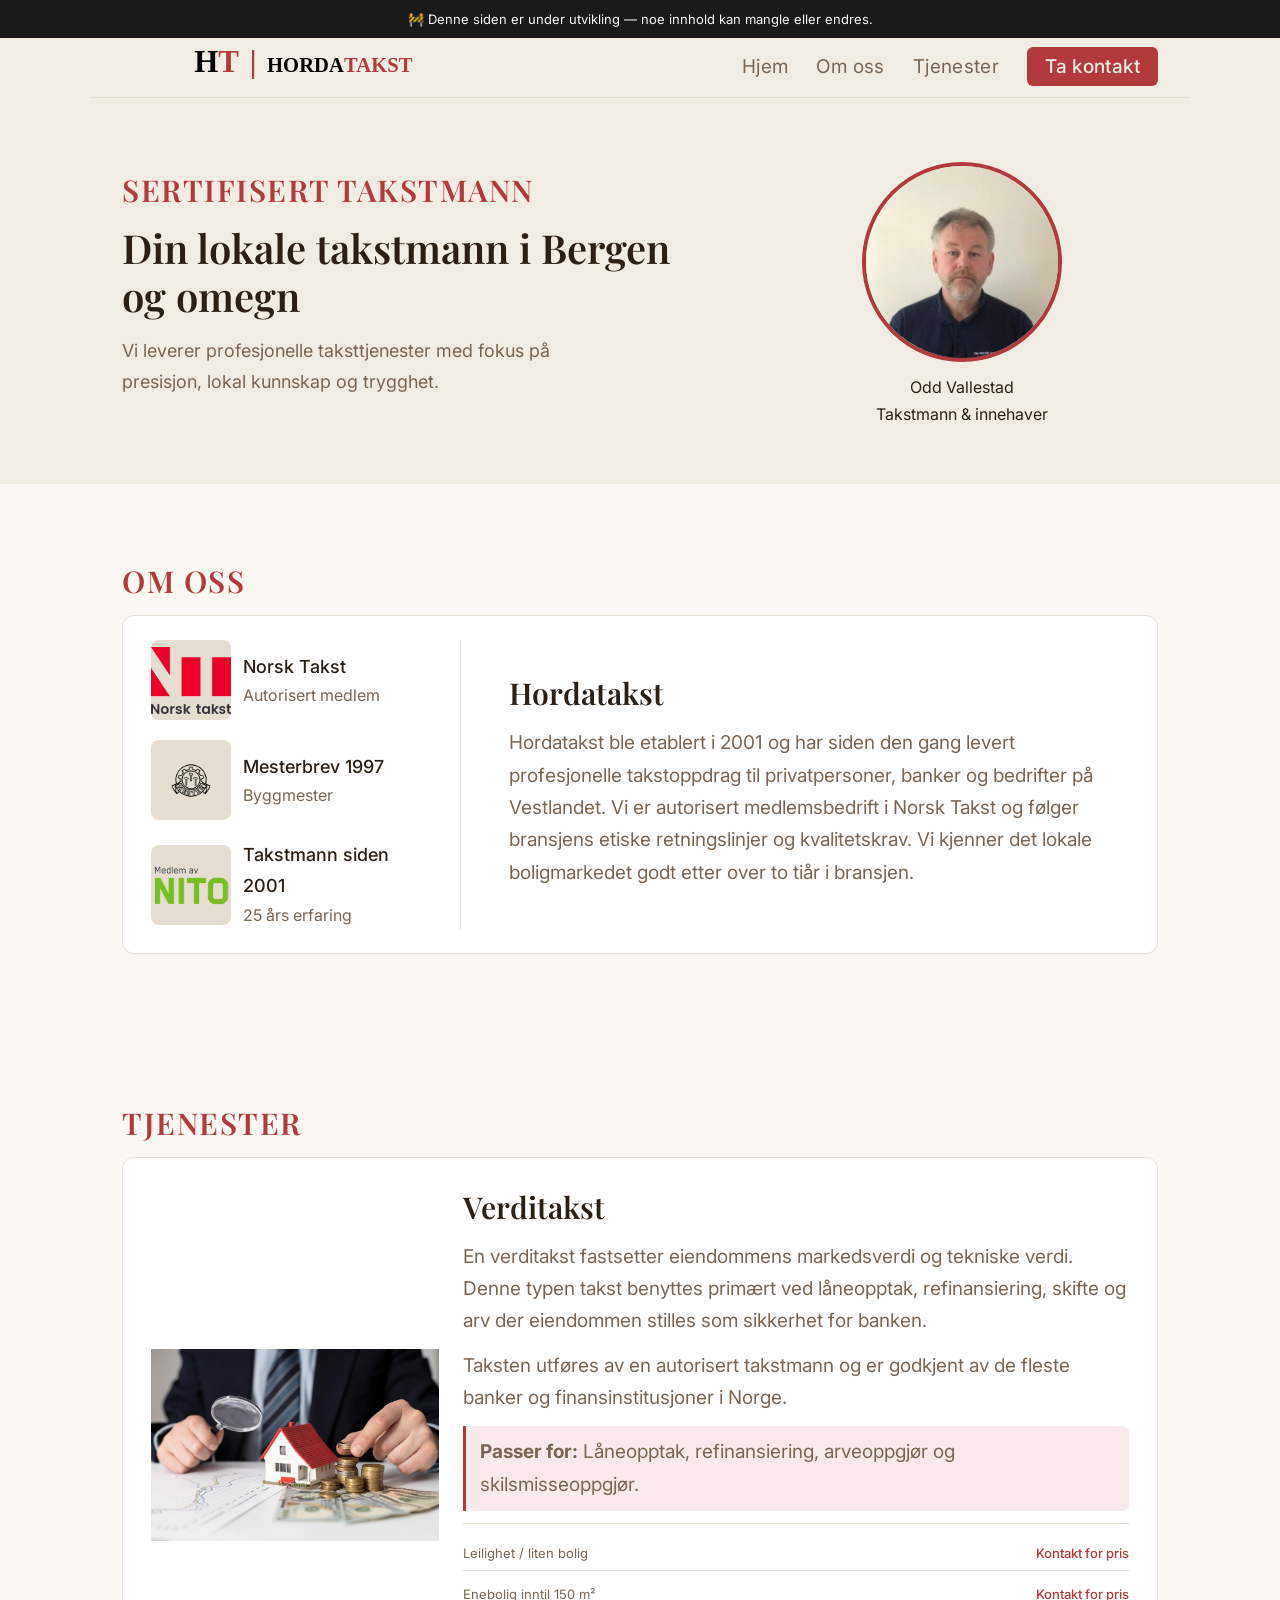
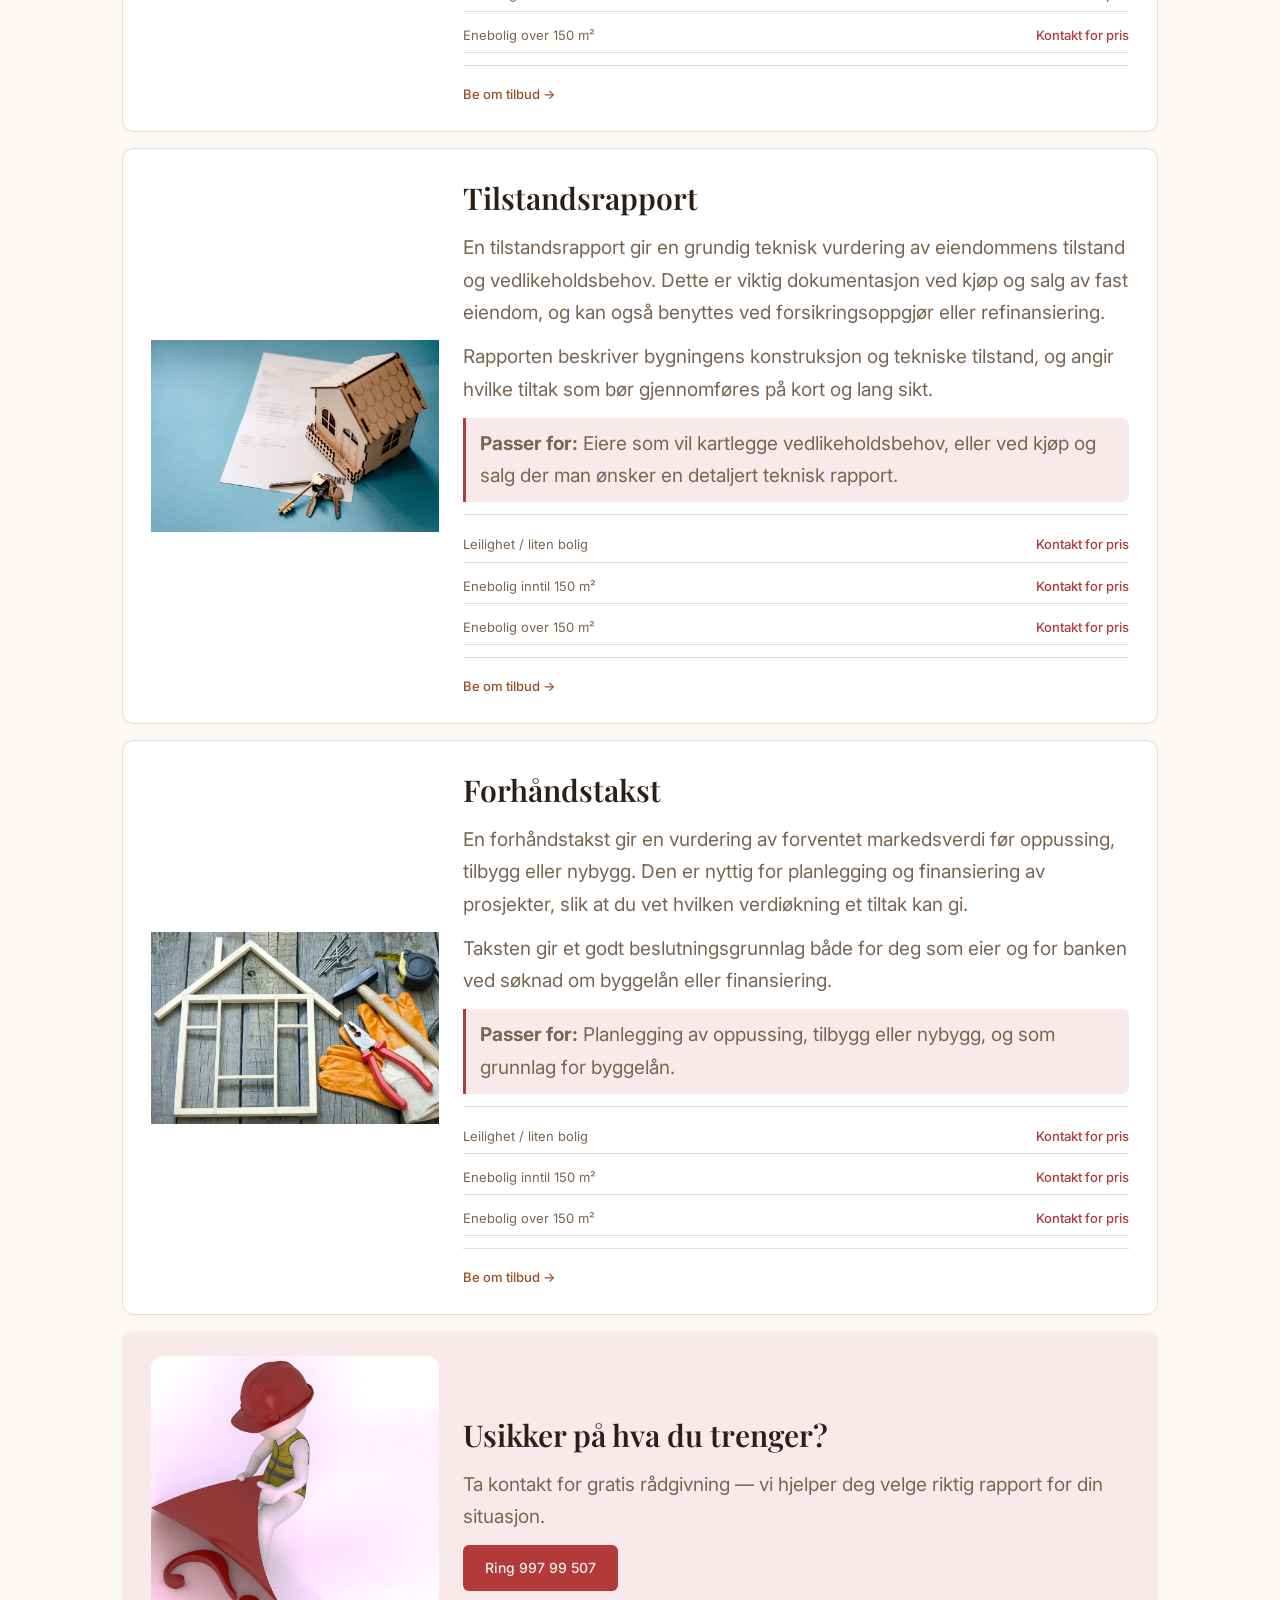
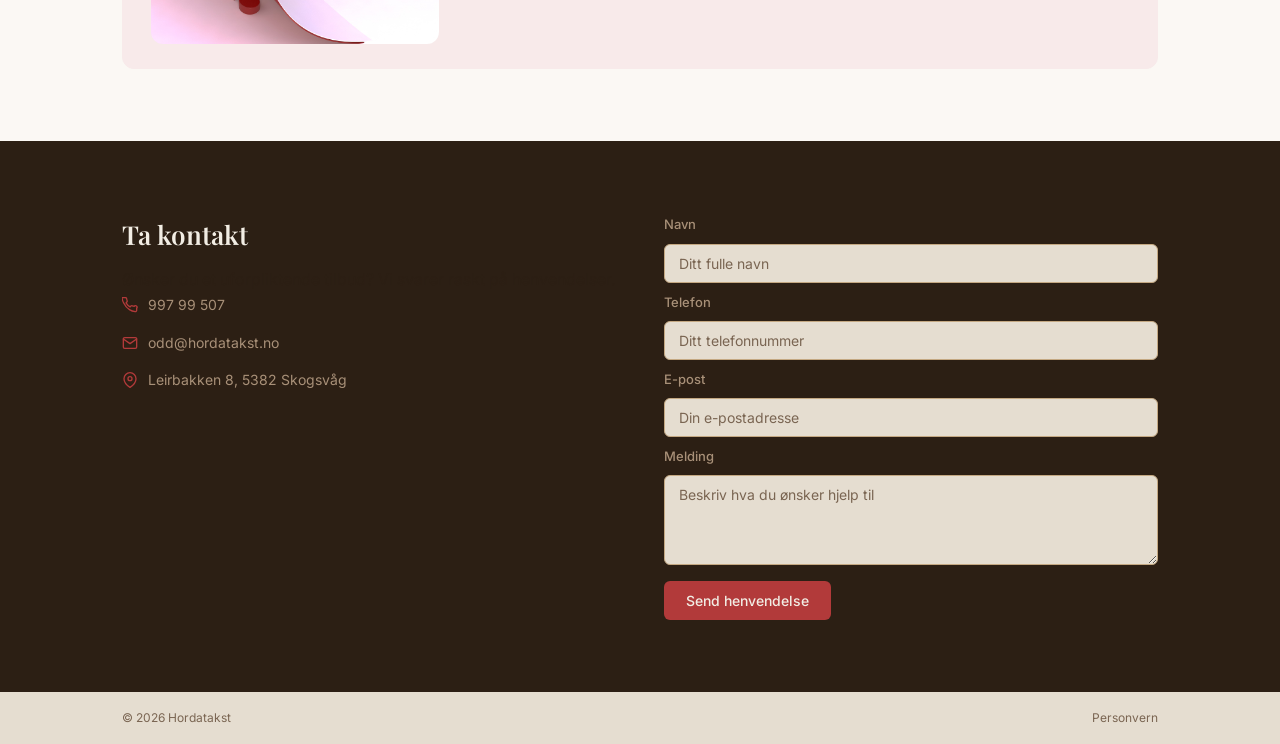
==== index.html @ 65b20f29 "første versjon av hordatakst" ====
<!DOCTYPE html>
<html lang="nb">
<head>
  <meta charset="UTF-8" />
  <meta name="viewport" content="width=device-width, initial-scale=1.0" />
  <meta name="description" content="Hordatakst – Odd Vallestad AS. Autorisert takstmann i Bergen, Øygarden og omliggende kommuner. Verditakst, tilstandsrapport og forhåndstakst." />
  <title>Hordatakst – Din lokale takstmann i Bergen og omegn</title>
  <link rel="preconnect" href="https://fonts.googleapis.com" />
  <link rel="preconnect" href="https://fonts.gstatic.com" crossorigin />
  <link href="https://fonts.googleapis.com/css2?family=Playfair+Display:wght@400;600&family=Inter:wght@300;400;500&display=swap" rel="stylesheet" />
  <link rel="stylesheet" href="css/theme.css" />
  <link rel="stylesheet" href="css/style.css" />
</head>
<body>
<div class="dev-banner">
  🚧 Denne siden er under utvikling — noe innhold kan mangle eller endres.
</div>
  <!-- NAVIGASJON -->
  <header class="site-header">
    <nav class="nav container">
    <a href="index.html" class="nav-logo">
      <svg width="350" height="60" viewBox="0 0 520 140" xmlns="http://www.w3.org/2000/svg" aria-label="Hordatakst">
        <text x="20" y="90"
              font-family="Georgia, 'Times New Roman', serif"
              font-size="72"
              font-weight="700">
          <tspan fill="#000000">H</tspan><tspan fill="#B23A3A">T</tspan>
        </text>
        <text x="150" y="90"
              font-family="Georgia, 'Times New Roman', serif"
              font-size="72"
              font-weight="700"
              fill="#B23A3A">
          |
        </text>
        <text x="190" y="90"
              font-family="Georgia, 'Times New Roman', serif"
              font-size="48"
              font-weight="700">
          <tspan fill="#000000">HORDA</tspan><tspan fill="#B23A3A">TAKST</tspan>
        </text>
      </svg>
    </a>
      <button class="nav-toggle" aria-label="Åpne meny" aria-expanded="false" aria-controls="nav-menu">
        <span></span><span></span><span></span>
      </button>
      <ul class="nav-links" id="nav-menu">
        <li><a href="index.html">Hjem</a></li>
        <li><a href="#om-oss">Om oss</a></li>
        <li><a href="#tjenester">Tjenester</a></li>
        <li><a href="#kontakt" class="nav-cta">Ta kontakt</a></li>
      </ul>
    </nav>
  </header>

  <main>

    <!-- HERO -->
    <section class="hero">
      <div class="container hero-inner">
        <div class="hero-text">
          <p class="eyebrow">SERTIFISERT TAKSTMANN</p>
          <h1>Din lokale takstmann i Bergen og omegn</h1>
          <p class="hero-body">
            Vi leverer profesjonelle taksttjenester med fokus på presisjon, lokal kunnskap og trygghet.
          </p>
        </div>

        <!-- Portrett høyre side -->
        <div class="hero-portrait">
          <img src="img/odd.jpg" alt="Portrettbilde av Odd Vallestad" class="hero-portrait-img"/>
          <p class="hero-portrait-name">Odd Vallestad</p>
          <p class="hero-portrait-title">Takstmann &amp; innehaver</p>
        </div>

      </div>
    </section>


<!-- OM OSS -->
    <section class="about-snippet section" id="om-oss">
      <div class="container">
        <p class="eyebrow">Om oss</p>
        <article class="service-row about-credentials-row">
                  <div class="about-credentials">
                    <div class="credential-item">
                      <div class="credential-icon credential-icon--logo">
                        <img src="img/norsk-takst.png" alt="Norsk Takst logo"/>
                      </div>
                      <div>
                        <p class="credential-label">Norsk Takst</p>
                        <p class="credential-sub">Autorisert medlem</p>
                      </div>
                    </div>
                    <div class="credential-item">
                      <div class="credential-icon credential-icon--logo">
                        <img src="img/mesterbrev.png" alt="Mesterbrev logo"/>
                      </div>
                      <div>
                        <p class="credential-label">Mesterbrev 1997</p>
                        <p class="credential-sub">Byggmester</p>
                      </div>
                    </div>
                    <div class="credential-item">
                      <div class="credential-icon credential-icon--logo">
                        <img src="img/nito.png" alt="NITO logo"/>
                      </div>
                      <div>
                        <p class="credential-label">Takstmann siden 2001</p>
                        <p class="credential-sub">25 års erfaring</p>
                      </div>
                    </div>
                  </div>
                  <div class="service-row-text">
                    <h3>Hordatakst</h3>
                    <p>Hordatakst ble etablert i 2001 og har siden den gang levert profesjonelle takstoppdrag til privatpersoner, banker og bedrifter på Vestlandet. Vi er autorisert medlemsbedrift i Norsk Takst og følger bransjens etiske retningslinjer og kvalitetskrav. Vi kjenner det lokale boligmarkedet godt etter over to tiår i bransjen.</p>
                  </div>
                </article>
      </div>
    </section>

    <!-- TJENESTER -->
    <section class="services section" id="tjenester">
      <div class="container">
        <p class="eyebrow">Tjenester</p>
        <div class="services-list">

          <article class="service-row">
            <div class="service-row-icon service-row-icon--img" aria-hidden="true">
              <img src="img/Verditakst.jpg" alt=""/>
            </div>
            <div class="service-row-text">
              <h3>Verditakst</h3>
              <p>En verditakst fastsetter eiendommens markedsverdi og tekniske verdi. Denne typen takst benyttes primært ved låneopptak, refinansiering, skifte og arv der eiendommen stilles som sikkerhet for banken.</p>
              <p>Taksten utføres av en autorisert takstmann og er godkjent av de fleste banker og finansinstitusjoner i Norge.</p>
              <p class="service-passer"><strong>Passer for:</strong> Låneopptak, refinansiering, arveoppgjør og skilsmisseoppgjør.</p>
              <div class="service-priser">
              <div class="pris-rad">
                <span>Leilighet / liten bolig</span>
                <span class="pris-verdi">Kontakt for pris</span>
              </div>
              <div class="pris-rad">
                <span>Enebolig inntil 150 m²</span>
                <span class="pris-verdi">Kontakt for pris</span>
              </div>
              <div class="pris-rad">
                <span>Enebolig over 150 m²</span>
                <span class="pris-verdi">Kontakt for pris</span>
              </div>
            </div>
              <a href="#kontakt" class="service-link">Be om tilbud →</a>
            </div>
          </article>

          <article class="service-row">
            <div class="service-row-icon service-row-icon--img" aria-hidden="true">
              <img src="img/Tilstandsrapport.jpg" alt=""/>
            </div>
            <div class="service-row-text">
              <h3>Tilstandsrapport</h3>
              <p>En tilstandsrapport gir en grundig teknisk vurdering av eiendommens tilstand og vedlikeholdsbehov. Dette er viktig dokumentasjon ved kjøp og salg av fast eiendom, og kan også benyttes ved forsikringsoppgjør eller refinansiering.</p>
              <p>Rapporten beskriver bygningens konstruksjon og tekniske tilstand, og angir hvilke tiltak som bør gjennomføres på kort og lang sikt.</p>
              <p class="service-passer"><strong>Passer for:</strong> Eiere som vil kartlegge vedlikeholdsbehov, eller ved kjøp og salg der man ønsker en detaljert teknisk rapport.</p>
              <div class="service-priser">
                <div class="pris-rad">
                  <span>Leilighet / liten bolig</span>
                  <span class="pris-verdi">Kontakt for pris</span>
                </div>
                <div class="pris-rad">
                  <span>Enebolig inntil 150 m²</span>
                  <span class="pris-verdi">Kontakt for pris</span>
                </div>
                <div class="pris-rad">
                  <span>Enebolig over 150 m²</span>
                  <span class="pris-verdi">Kontakt for pris</span>
                </div>
              </div>
              <a href="#kontakt" class="service-link">Be om tilbud →</a>
            </div>
          </article>

          <article class="service-row">
            <div class="service-row-icon service-row-icon--img" aria-hidden="true">
              <img src="img/Forhåndstakst.jpg" alt=""/>
            </div>
            <div class="service-row-text">
              <h3>Forhåndstakst</h3>
              <p>En forhåndstakst gir en vurdering av forventet markedsverdi før oppussing, tilbygg eller nybygg. Den er nyttig for planlegging og finansiering av prosjekter, slik at du vet hvilken verdiøkning et tiltak kan gi.</p>
              <p>Taksten gir et godt beslutningsgrunnlag både for deg som eier og for banken ved søknad om byggelån eller finansiering.</p>
              <p class="service-passer"><strong>Passer for:</strong> Planlegging av oppussing, tilbygg eller nybygg, og som grunnlag for byggelån.</p>
              <div class="service-priser">
                <div class="pris-rad">
                  <span>Leilighet / liten bolig</span>
                  <span class="pris-verdi">Kontakt for pris</span>
                </div>
                <div class="pris-rad">
                  <span>Enebolig inntil 150 m²</span>
                  <span class="pris-verdi">Kontakt for pris</span>
                </div>
                <div class="pris-rad">
                  <span>Enebolig over 150 m²</span>
                  <span class="pris-verdi">Kontakt for pris</span>
                </div>
              </div>
              <a href="#kontakt" class="service-link">Be om tilbud →</a>
            </div>
          </article>

          <article class="service-row service-row--cta">
            <div class="service-row-icon service-row-icon--img" aria-hidden="true">
              <img src="img/spørsmål.jpg" alt=""/>
            </div>
            <div class="service-row-text">
              <h3>Usikker på hva du trenger?</h3>
              <p>Ta kontakt for gratis rådgivning — vi hjelper deg velge riktig rapport for din situasjon.</p>
              <a href="tel:99799507" class="btn btn-primary">Ring 997 99 507</a>
            </div>
          </article>

      </div>
    </section>

    <!-- KONTAKT -->
    <section class="contact section" id="kontakt">
      <div class="container contact-inner">
        <div class="contact-text">
          <h2>Ta kontakt</h2>
          <p>Ønsker du et uforpliktende tilbud? Vi svarer raskt på henvendelser.</p>
          <ul class="contact-list" aria-label="Kontaktinformasjon">
            <li>
              <svg width="16" height="16" viewBox="0 0 24 24" fill="none" stroke="currentColor" stroke-width="2" stroke-linecap="round" stroke-linejoin="round" aria-hidden="true"><path d="M22 16.92v3a2 2 0 01-2.18 2 19.79 19.79 0 01-8.63-3.07A19.5 19.5 0 013.07 9.8a19.79 19.79 0 01-3.07-8.67A2 2 0 012 .9h3a2 2 0 012 1.72c.127.96.361 1.903.7 2.81a2 2 0 01-.45 2.11L6.09 8.91a16 16 0 006 6l1.27-1.27a2 2 0 012.11-.45c.907.339 1.85.573 2.81.7A2 2 0 0122 16.92z"/></svg>
              <a href="tel:99799507">997 99 507</a>
            </li>
            <li>
              <svg width="16" height="16" viewBox="0 0 24 24" fill="none" stroke="currentColor" stroke-width="2" stroke-linecap="round" stroke-linejoin="round" aria-hidden="true"><path d="M4 4h16c1.1 0 2 .9 2 2v12c0 1.1-.9 2-2 2H4c-1.1 0-2-.9-2-2V6c0-1.1.9-2 2-2z"/><polyline points="22,6 12,13 2,6"/></svg>
              <a href="mailto:odd@hordatakst.no">odd@hordatakst.no</a>
            </li>
            <li>
              <svg width="16" height="16" viewBox="0 0 24 24" fill="none" stroke="currentColor" stroke-width="2" stroke-linecap="round" stroke-linejoin="round" aria-hidden="true"><path d="M21 10c0 7-9 13-9 13S3 17 3 10a9 9 0 0118 0z"/><circle cx="12" cy="10" r="3"/></svg>
              <a href="tel:99799507">Leirbakken 8, 5382 Skogsvåg</a> 
            </li>
          </ul>
        </div>

        <!-- Kontaktskjema -->
        <div class="contact-form-wrap">
          <label for="navn">Navn</label>
          <input type="text" id="navn" name="navn" placeholder="Ditt fulle navn" autocomplete="name"/>

          <label for="telefon">Telefon</label>
          <input type="tel" id="telefon" name="telefon" placeholder="Ditt telefonnummer" autocomplete="tel"/>

          <label for="epost">E-post</label>
          <input type="email" id="epost" name="epost" placeholder="Din e-postadresse" autocomplete="email"/>

          <label for="melding">Melding</label>
          <textarea id="melding" name="melding" rows="4" placeholder="Beskriv hva du ønsker hjelp til"></textarea>

          <button type="button" class="btn btn-primary">Send henvendelse</button>
        </div>

      </div>
    </section>

  </main>

  <footer class="site-footer">
    <div class="container footer-inner">
      <span>© 2026 Hordatakst</span>
      <a href="pages/personvern.html">Personvern</a>
    </div>
  </footer>

  <script src="js/main.js"></script>

</body>
</html>
---- css/theme.css ----
/* ============================================================
   theme.css — Fargetema for Hordatakst
   Aktivt tema: Tema 2 — Varm stein
   Bytt ut verdiene her for å endre hele sidens utseende.
   ============================================================ */

:root {
  /* --- Primærfarger --- */
  --color-primary:        #F2EDE4;   /* Lys varm bakgrunn / hero */
  --color-primary-deep:   #E5DDD0;   /* Footer */
  --color-primary-mid:    #E5DDD0;   /* Ikoner i hero */

  --color-accent:         #B23A3A;
  --color-accent-light:   #F8EAEA;
  --color-accent-text:    #7E2626;
  --color-detail:         #B23A3A;

  /* --- Bakgrunn og flater --- */
  --color-bg:             #FBF8F4;   /* Sidebunn */
  --color-bg-card:        #FFFFFF;   /* Kort */
  --color-bg-about:       #FFFFFF;   /* Om meg-seksjon */
  --color-bg-contact:     #2C1F14;   /* Kontaktseksjon */
  --color-bg-coverage:    #3D2B1A;   /* Dekningskort i kontakt */
  --color-bg-coverage-tag:#2C1F14;   /* Tags i dekningskort */

  /* --- Tekst --- */
  --color-text-on-dark:   #F2EDE4;   /* Tekst på mørk bakgrunn */
  --color-text-muted-dark:#A89078;   /* Dempet tekst på mørk bakgrunn */
  --color-text-faint-dark:#7A6552;   /* Svært dempet på mørk */
  --color-text-on-light:  #2C1F14;   /* Tekst på lys bakgrunn */
  --color-text-muted:     #7A6552;   /* Dempet tekst på lys */
  --color-text-faint:     #9E8B76;   /* Svært dempet på lys */
  --color-text-link:      #9B4E1F;   /* Lenkefarger */
  --color-text-coverage:  #A89078;   /* Tags i dekningskort */

  /* --- Kanter --- */
  --color-border:         #E5DDD0;   /* Generelle kanter */
  --color-border-coverage:#4D3525;   /* Kanter i dekningskort */
  --color-border-dark:    #C4A882;   /* Kanter på mørk (hero) bakgrunn */

  /* --- Nav --- */
  --color-nav-bg:         #F2EDE4;
  --color-nav-link:       #7A6552;
  --color-nav-link-hover: #2C1F14;

  /* --- Coverage-bar (geografisk stripe) --- */
  --color-coverage-bar-bg:    #EDE6DA;
  --color-coverage-bar-border:#DDD9D0;
  --color-coverage-icon:      #9B4E1F;
  --color-coverage-text:      #7A6552;
  --color-coverage-dot:       #9B4E1F;

  /* --- Typografi --- */
  --font-display:         'Playfair Display', Georgia, serif;
  --font-body:            'Inter', system-ui, sans-serif;

  /* --- Størrelser --- */
  --radius-sm:    6px;
  --radius-md:    8px;
  --radius-lg:    12px;
  --max-width:    1100px;
  --section-gap:  72px;
}
---- css/style.css ----
/* ============================================================
   style.css — Layout og komponenter for Hordatakst
   Alle farger hentes fra css/theme.css via CSS-variabler.
   ============================================================ */

/* --- Reset og base --- */
*, *::before, *::after {
  box-sizing: border-box;
  margin: 0;
  padding: 0;
}

html {
  scroll-behavior: smooth;
}

body {
  font-family: var(--font-body);
  background-color: var(--color-bg);
  color: var(--color-text-on-light);
  font-size: 16px;
  line-height: 1.7;
  -webkit-font-smoothing: antialiased;
}

.dev-banner {
  background-color: #1A1A1A;
  color: #F8F8F8;
  text-align: center;
  font-size: 13px;
  padding: 8px 16px;
  font-family: var(--font-body);
}

img {
  max-width: 100%;
  display: block;
}

a {
  color: inherit;
  text-decoration: none;
}

ul {
  list-style: none;
}

/* --- Hjelpeklasser --- */
.container {
  max-width: var(--max-width);
  margin-inline: auto;
  padding-inline: 32px;
}

.section {
  padding-block: var(--section-gap);
}

.eyebrow {
  font-size: 30px;
  letter-spacing: 0.05em;
  text-transform: uppercase;
  font-weight: 600;
  font-family: var(--font-display);
  color: var(--color-accent);
  margin-bottom: 8px;
}

/* --- Knapper --- */
.btn {
  display: inline-block;
  font-family: var(--font-body);
  font-size: 14px;
  font-weight: 500;
  padding: 11px 22px;
  border-radius: var(--radius-sm);
  cursor: pointer;
  transition: opacity 0.15s ease;
  border: none;
}

.btn:hover {
  opacity: 0.88;
}

.btn-primary {
  background-color: var(--color-accent);
  color: var(--color-text-on-dark);
}

.btn-outline {
  background-color: transparent;
  color: var(--color-text-on-light);
  border: 1.5px solid var(--color-border);
}

.btn-secondary {
  background-color: var(--color-accent-light);
  color: var(--color-accent-text);
}

/* ============================================================
   NAVIGASJON
   ============================================================ */
.site-header {
  position: sticky;
  top: 0;
  z-index: 100;
  background-color: var(--color-nav-bg);
}

.nav {
  display: flex;
  align-items: center;
  justify-content: space-between;
  height: 60px;
  background-color: var(--color-nav-bg);
  border-bottom: 0.5px solid var(--color-border);
}

.nav-logo {
  font-family: var(--font-display);
  font-size: 20px;
  font-weight: 600;
  letter-spacing: 0.01em;
}

.nav-logo-img {
  height: 52px;
  width: auto;
}

.logo-dark {
  color: var(--color-text-on-light);
}

.logo-accent {
  color: var(--color-detail);
}

.nav-links {
  display: flex;
  align-items: center;
  gap: 28px;
}

.nav-links a {
  font-size: 19px;
  font-weight: 400;
  color: var(--color-nav-link);
  letter-spacing: 0.02em;
  transition: color 0.15s ease;
}

.nav-links a:hover {
  color: var(--color-nav-link-hover);
}

.nav-cta {
  background-color: var(--color-accent) !important;
  color: var(--color-text-on-dark) !important;
  font-weight: 500 !important;
  padding: 8px 18px;
  border-radius: var(--radius-sm);
}

/* Hamburgermeny (mobil) */
.nav-toggle {
  display: none;
  flex-direction: column;
  gap: 5px;
  background: none;
  border: none;
  cursor: pointer;
  padding: 4px;
}

.nav-toggle span {
  display: block;
  width: 22px;
  height: 2px;
  background-color: var(--color-text-on-light);
  border-radius: 2px;
  transition: transform 0.2s ease, opacity 0.2s ease;
}

/* ============================================================
   HERO
   ============================================================ */
.hero {
  background-color: var(--color-primary);
  padding-block: 64px 56px;
}

.hero-inner {
  display: grid;
  grid-template-columns: 3fr 2fr;
  gap: 56px;
  align-items: center;
}

.hero-portrait {
  display: flex;
  flex-direction: column;
  align-items: center;
  text-align: center;
}

.hero-portrait-img {
  width: 200px;
  height: 200px;
  border-radius: 50%;
  border: 4px solid var(--color-detail);
  object-fit: cover;
  object-position: center top;
  margin-bottom: 12px;
  display: block;
}

.hero-text h1 {
  font-family: var(--font-display);
  font-size: clamp(28px, 3.5vw, 40px);
  font-weight: 600;
  color: var(--color-text-on-light);
  line-height: 1.2;
  margin-bottom: 16px;
}

.hero-body {
  font-size: 18px;
  color: var(--color-text-muted);
  line-height: 1.7;
  margin-bottom: 28px;
  max-width: 480px;
}

.hero-btns {
  display: flex;
  gap: 12px;
  flex-wrap: wrap;
}

/* Credentials (høyre side av hero) */
.hero-credentials {
  display: flex;
  flex-direction: column;
  gap: 16px;
  padding-left: 36px;
  border-left: 1px solid var(--color-border);
}

.credential-item {
  display: flex;
  align-items: center;
  gap: 12px;
}

.credential-icon {
  width: 38px;
  height: 38px;
  border-radius: var(--radius-md);
  background-color: var(--color-primary-mid);
  color: var(--color-detail);
  display: flex;
  align-items: center;
  justify-content: center;
  flex-shrink: 0;
}

.credential-label {
  font-size: 18px;
  font-weight: 500;
  color: var(--color-text-on-light);
}

.credential-sub {
  font-size: 16px;
  color: var(--color-text-muted);
}

.about-credentials .credential-icon {
  width: 80px;
  height: 80px;
}

/* ============================================================
   COVERAGE-BAR (geografisk stripe)
   ============================================================ */
.coverage-bar {
  background-color: var(--color-coverage-bar-bg);
  border-bottom: 0.5px solid var(--color-coverage-bar-border);
  padding-block: 12px;
}

.coverage-inner {
  display: flex;
  align-items: center;
  justify-content: space-evenly;
  gap: 24px;
  flex-wrap: wrap;
}

.coverage-inner .credential-icon {
  width: 80px;
  height: 80px;
}

.coverage-inner .credential-label {
  font-size: 26px;
}

.coverage-inner .credential-sub {
  font-size: 22px;
}

.coverage-item {
  display: flex;
  align-items: center;
  gap: 6px;
  font-size: 13px;
  color: var(--color-coverage-text);
}

.coverage-item svg {
  color: var(--color-coverage-icon);
  flex-shrink: 0;
}

.coverage-dot {
  width: 3px;
  height: 3px;
  border-radius: 50%;
  background-color: var(--color-coverage-dot);
  flex-shrink: 0;
}

/* ============================================================
   TJENESTER (gammel grid — brukes på undersider)
   ============================================================ */
.services h2 {
  font-family: var(--font-display);
  font-size: clamp(22px, 2.5vw, 28px);
  font-weight: 600;
  color: var(--color-text-on-light);
  margin-bottom: 36px;
}

.services-grid {
  display: grid;
  grid-template-columns: repeat(3, 1fr);
  gap: 16px;
}

.service-card {
  background-color: var(--color-bg-card);
  border: 0.5px solid var(--color-border);
  border-radius: var(--radius-lg);
  padding: 24px 20px;
}

.service-icon {
  width: 36px;
  height: 36px;
  border-radius: var(--radius-md);
  background-color: var(--color-accent-light);
  color: var(--color-accent);
  display: flex;
  align-items: center;
  justify-content: center;
  margin-bottom: 16px;
}

.service-card h3 {
  font-size: 15px;
  font-weight: 500;
  color: var(--color-text-on-light);
  margin-bottom: 8px;
}

.service-card p {
  font-size: 13px;
  color: var(--color-text-faint);
  line-height: 1.65;
  margin-bottom: 14px;
}

.service-link {
  font-size: 13px;
  font-weight: 500;
  color: var(--color-text-link);
}

.service-card--cta {
  background-color: #F0ECE6;
  border-color: var(--color-border);
  display: flex;
  flex-direction: column;
  justify-content: center;
}

.service-card-cta-label {
  font-size: 15px !important;
  font-weight: 500 !important;
  color: var(--color-text-on-light) !important;
  margin-bottom: 6px !important;
}

/* ============================================================
   TJENESTER (nye brede rader — forsiden)
   ============================================================ */
.services-list {
  display: flex;
  flex-direction: column;
  gap: 16px;
}

.service-row {
  display: grid;
  grid-template-columns: 288px 1fr;
  gap: 24px;
  align-items: center;
  background-color: var(--color-bg-card);
  border: 0.5px solid var(--color-border);
  border-radius: var(--radius-lg);
  padding: 24px 28px;
  transition: border-color 0.15s ease;
}

.service-row:hover {
  border-color: var(--color-accent);
}

.service-row-icon {
  width: 48px;
  height: 48px;
  border-radius: var(--radius-lg);
  background-color: var(--color-accent-light);
  color: var(--color-accent);
  display: flex;
  align-items: center;
  justify-content: center;
  flex-shrink: 0;
}

.service-row-icon--img {
  background-color: transparent;
  width: 288px;
  height: 288px;
  overflow: hidden;
}

.service-row-icon--img img {
  width: 288px;
  height: 288px;
  object-fit: contain;
  display: block;
}

.service-row-text h3 {
  font-family: var(--font-display);
  font-size: 30px;
  font-weight: 600;
  color: var(--color-text-on-light);
  margin-bottom: 8px;
}

.service-row-text p {
  font-size: 19px;
  color: var(--color-text-muted);
  line-height: 1.7;
  margin-bottom: 12px;
}

.service-row--cta {
  background-color: var(--color-accent-light);
  border-color: var(--color-accent-light);
}

/* ============================================================
   TJENESTE-SIDE
   ============================================================ */
.tjeneste-item {
  display: grid;
  grid-template-columns: 80px 1fr;
  gap: 32px;
  align-items: start;
  padding-block: 48px;
}

.tjeneste-icon {
  width: 64px;
  height: 64px;
  border-radius: var(--radius-lg);
  background-color: var(--color-accent-light);
  color: var(--color-accent);
  display: flex;
  align-items: center;
  justify-content: center;
  flex-shrink: 0;
}

.tjeneste-icon--img {
  background-color: transparent;
  width: 156px;
  height: 156px;
  overflow: hidden;
}

.tjeneste-icon--img img {
  width: 156px;
  height: 156px;
  object-fit: contain;
  display: block;
}

.tjeneste-text h2 {
  font-family: var(--font-display);
  font-size: clamp(20px, 2.5vw, 26px);
  font-weight: 600;
  color: var(--color-text-on-light);
  margin-bottom: 16px;
}

.tjeneste-text p {
  font-size: 14px;
  color: var(--color-text-muted);
  line-height: 1.75;
  margin-bottom: 14px;
}

.tjeneste-passer {
  background-color: var(--color-accent-light);
  border-left: 3px solid var(--color-accent);
  padding: 12px 16px;
  border-radius: 0 var(--radius-sm) var(--radius-sm) 0;
  font-size: 13px !important;
  color: var(--color-accent-text) !important;
}

.service-passer {
  background-color: var(--color-accent-light);
  border-left: 3px solid var(--color-accent);
  padding: 10px 14px;
  border-radius: 0 var(--radius-sm) var(--radius-sm) 0;
  font-size: 14px;
  color: var(--color-accent-text);
  margin-bottom: 12px;
}

.service-priser {
  display: flex;
  flex-direction: column;
  border-top: 0.5px solid var(--color-border);
  border-bottom: 0.5px solid var(--color-border);
  padding-block: 12px;
  margin-bottom: 14px;
  gap: 6px;
}

.tjeneste-divider {
  border: none;
  border-top: 0.5px solid var(--color-border);
  margin: 0;
}

.tjeneste-cta {
  background-color: var(--color-bg-contact);
  padding-block: var(--section-gap);
  text-align: center;
}

.tjeneste-cta h2 {
  font-family: var(--font-display);
  font-size: clamp(22px, 3vw, 32px);
  font-weight: 600;
  color: var(--color-text-on-dark);
  margin-bottom: 12px;
}

.tjeneste-cta p {
  font-size: 15px;
  color: var(--color-text-muted-dark);
  margin-bottom: 28px;
}

.tjeneste-cta-btns {
  display: flex;
  gap: 12px;
  justify-content: center;
  flex-wrap: wrap;
}

.btn-outline-dark {
  background-color: transparent;
  color: var(--color-text-on-dark);
  border: 1.5px solid var(--color-border-dark);
  padding: 11px 22px;
  border-radius: var(--radius-sm);
  font-size: 14px;
  font-weight: 500;
}

/* ============================================================
   PAGE-HERO (undersider)
   ============================================================ */
.page-hero {
  background-color: var(--color-bg);
  padding-block: 56px 40px;
  border-bottom: 0.5px solid var(--color-border);
  text-align: center;
}

.page-hero h1 {
  font-family: var(--font-display);
  font-size: clamp(28px, 3.5vw, 40px);
  font-weight: 600;
  color: var(--color-text-on-light);
  margin-bottom: 16px;
}

.page-hero-body {
  font-size: 15px;
  color: var(--color-text-muted);
  max-width: 600px;
  line-height: 1.7;
  margin-inline: auto;
}

.nav-active {
  color: var(--color-text-on-light) !important;
  font-weight: 500 !important;
}

/* ============================================================
   OM OSS
   ============================================================ */
.about {
  background-color: var(--color-bg-about);
  border-top: 0.5px solid var(--color-border);
  border-bottom: 0.5px solid var(--color-border);
}

.about-inner {
  display: grid;
  grid-template-columns: 200px 1fr;
  gap: 48px;
  align-items: start;
}

.about-portrait {
  text-align: center;
}

.portrait-placeholder {
  width: 100px;
  height: 100px;
  border-radius: 50%;
  background-color: var(--color-bg-contact);
  border: 3px solid var(--color-detail);
  color: var(--color-text-on-dark);
  font-family: var(--font-display);
  font-size: 28px;
  display: flex;
  align-items: center;
  justify-content: center;
  margin: 0 auto 12px;
}

.portrait-img {
  width: 150px;
  height: 150px;
  border-radius: 50%;
  border: 3px solid var(--color-detail);
  object-fit: cover;
  object-position: center top;
  margin: 0 auto 12px;
  display: block;
}

.portrait-name {
  font-size: 14px;
  font-weight: 500;
  color: var(--color-text-on-light);
}

.portrait-title {
  font-size: 12px;
  color: var(--color-text-muted);
}

.about-text h2 {
  font-family: var(--font-display);
  font-size: clamp(20px, 2.5vw, 26px);
  font-weight: 600;
  color: var(--color-text-on-light);
  margin-bottom: 16px;
}

.about-text p {
  font-size: 14px;
  color: var(--color-text-muted);
  line-height: 1.75;
  margin-bottom: 12px;
}

.credential-tags {
  display: flex;
  gap: 8px;
  flex-wrap: wrap;
  margin-bottom: 20px;
  margin-top: 4px;
}

.credential-tags li {
  font-size: 12px;
  font-weight: 500;
  padding: 4px 12px;
  border-radius: 20px;
  background-color: var(--color-accent-light);
  color: var(--color-accent-text);
}

/* Om oss-side */
.about-page-inner {
  display: grid;
  grid-template-columns: 240px 1fr;
  gap: 56px;
  align-items: start;
}

.about-page-portrait {
  position: sticky;
  top: 80px;
  text-align: center;
}

.about-page-text h2 {
  font-family: var(--font-display);
  font-size: clamp(20px, 2.5vw, 26px);
  font-weight: 600;
  color: var(--color-text-on-light);
  margin-bottom: 16px;
}

.about-page-text p {
  font-size: 14px;
  color: var(--color-text-muted);
  line-height: 1.75;
  margin-bottom: 16px;
}

.about-divider {
  border: none;
  border-top: 0.5px solid var(--color-border);
  margin-block: 36px;
}

.value-grid {
  display: grid;
  grid-template-columns: repeat(3, 1fr);
  gap: 16px;
  margin-top: 24px;
}

.value-card {
  background-color: var(--color-bg-card);
  border: 0.5px solid var(--color-border);
  border-radius: var(--radius-lg);
  padding: 20px;
}

.value-card h3 {
  font-size: 14px;
  font-weight: 600;
  color: var(--color-accent);
  margin-bottom: 8px;
}

.value-card p {
  font-size: 13px;
  color: var(--color-text-faint);
  line-height: 1.65;
  margin-bottom: 0 !important;
}

/* Om oss snippet */

.about-credentials-row {
  display: grid;
  grid-template-columns: 1fr 2fr;
  gap: 48px;
  align-items: center;
}

.about-credentials {
  display: flex;
  flex-direction: column;
  gap: 20px;
  border-right: 0.5px solid var(--color-border);
  border-left: none;
  padding-right: 32px;
  padding-left: 0;
}

@media (max-width: 768px) {
  .about-credentials-row {
    grid-template-columns: 1fr;
  }

  .about-credentials {
    border-left: none;
    border-top: 0.5px solid var(--color-border);
    padding-left: 0;
    padding-top: 24px;
  }
}

.about-snippet {
  background-color: var(--color-bg);
  border-top: none;
  border-bottom: none;
}

.about-snippet-inner {
  display: grid;
  grid-template-columns: 2fr 1fr;
  gap: 56px;
  align-items: center;
}

.about-snippet-text h2 {
  font-family: var(--font-display);
  font-size: clamp(20px, 2.5vw, 26px);
  font-weight: 600;
  color: var(--color-text-on-light);
  margin-bottom: 16px;
}

.about-snippet-text p {
  font-size: 14px;
  color: var(--color-text-muted);
  line-height: 1.75;
  margin-bottom: 14px;
}

.about-snippet-stats {
  display: flex;
  flex-direction: column;
  gap: 28px;
}

.stat-item {
  border-left: 3px solid var(--color-detail);
  padding-left: 16px;
}

.stat-number {
  font-family: var(--font-display);
  font-size: 28px;
  font-weight: 600;
  color: var(--color-accent);
  line-height: 1.1;
  margin-bottom: 4px;
}

.stat-label {
  font-size: 13px;
  color: var(--color-text-muted);
}

/* ============================================================
   KONTAKT
   ============================================================ */
.contact {
  background-color: var(--color-bg-contact);
}

.contact-inner {
  display: grid;
  grid-template-columns: 1fr 1fr;
  gap: 48px;
  align-items: start;
}

.contact h2 {
  font-family: var(--font-display);
  font-size: clamp(20px, 2.5vw, 26px);
  font-weight: 600;
  color: var(--color-text-on-dark);
  margin-bottom: 8px;
}

.contact > .container > .contact-inner > .contact-text > p {
  font-size: 14px;
  color: var(--color-text-muted-dark);
  margin-bottom: 24px;
}

.contact-list {
  display: flex;
  flex-direction: column;
  gap: 14px;
}

.contact-list li {
  display: flex;
  align-items: center;
  gap: 10px;
  font-size: 14px;
  color: var(--color-text-muted-dark);
}

.contact-list li svg {
  color: var(--color-detail);
  flex-shrink: 0;
}

.contact-list a {
  color: var(--color-text-muted-dark);
  transition: color 0.15s ease;
}

.contact-list a:hover {
  color: var(--color-text-on-dark);
}

.coverage-card {
  background-color: var(--color-bg-coverage);
  border-radius: var(--radius-lg);
  padding: 24px;
}

.coverage-card-title {
  font-size: 11px;
  letter-spacing: 0.1em;
  text-transform: uppercase;
  font-weight: 500;
  color: var(--color-text-faint-dark);
  margin-bottom: 14px;
}

.coverage-tags {
  display: flex;
  flex-wrap: wrap;
  gap: 8px;
}

.coverage-tags li {
  font-size: 13px;
  padding: 5px 12px;
  border-radius: 20px;
  background-color: var(--color-bg-coverage-tag);
  color: var(--color-text-coverage);
  border: 0.5px solid var(--color-border-coverage);
}

/* Kontaktskjema (forside) */
.contact-form-wrap {
  display: flex;
  flex-direction: column;
  gap: 8px;
}

.contact-form-wrap label {
  font-size: 13px;
  font-weight: 500;
  color: var(--color-text-muted-dark);
}

.contact-form-wrap input,
.contact-form-wrap textarea {
  font-family: var(--font-body);
  font-size: 14px;
  padding: 10px 14px;
  border-radius: var(--radius-sm);
  border: 0.5px solid var(--color-border-dark);
  background-color: var(--color-primary-mid);
  color: var(--color-text-on-dark);
  outline: none;
  transition: border-color 0.15s ease;
  resize: vertical;
}

.contact-form-wrap input:focus,
.contact-form-wrap textarea:focus {
  border-color: var(--color-detail);
}

.contact-form-wrap input::placeholder,
.contact-form-wrap textarea::placeholder {
  color: var(--color-text-faint-dark);
}

.contact-form-wrap .btn {
  margin-top: 8px;
  align-self: flex-start;
}

/* Kontaktside (egen side) */
.kontakt-inner {
  display: grid;
  grid-template-columns: 3fr 2fr;
  gap: 56px;
  align-items: start;
}

.kontakt-skjema-wrap h2,
.kontakt-info h2 {
  font-family: var(--font-display);
  font-size: clamp(20px, 2.5vw, 26px);
  font-weight: 600;
  color: var(--color-text-on-light);
  margin-bottom: 8px;
}

.kontakt-skjema-wrap > p {
  font-size: 14px;
  color: var(--color-text-muted);
  margin-bottom: 28px;
}

.kontakt-skjema {
  display: flex;
  flex-direction: column;
  gap: 16px;
}

.skjema-rad {
  display: grid;
  grid-template-columns: 1fr 1fr;
  gap: 16px;
}

.skjema-felt {
  display: flex;
  flex-direction: column;
  gap: 6px;
}

.skjema-felt label {
  font-size: 13px;
  font-weight: 500;
  color: var(--color-text-muted);
}

.skjema-felt input,
.skjema-felt textarea,
.skjema-felt select {
  font-family: var(--font-body);
  font-size: 14px;
  padding: 10px 14px;
  border-radius: var(--radius-sm);
  border: 0.5px solid var(--color-border);
  background-color: var(--color-bg-card);
  color: var(--color-text-on-light);
  outline: none;
  transition: border-color 0.15s ease;
  resize: vertical;
}

.skjema-felt input:focus,
.skjema-felt textarea:focus,
.skjema-felt select:focus {
  border-color: var(--color-accent);
}

.skjema-felt input::placeholder,
.skjema-felt textarea::placeholder {
  color: var(--color-text-faint);
}

.skjema-merknad {
  font-size: 11px;
  color: var(--color-text-faint);
  margin-top: 4px;
}

.kontakt-info {
  display: flex;
  flex-direction: column;
  gap: 28px;
}

.kontakt-apningstider h3 {
  font-size: 13px;
  font-weight: 600;
  color: var(--color-text-on-light);
  margin-bottom: 12px;
  text-transform: uppercase;
  letter-spacing: 0.08em;
}

.apningstid-rad {
  display: flex;
  justify-content: space-between;
  font-size: 13px;
  color: var(--color-text-muted);
  padding-block: 8px;
  border-bottom: 0.5px solid var(--color-border);
}

/* Prisgrid */
.pris-grid {
  display: grid;
  grid-template-columns: repeat(2, 1fr);
  gap: 20px;
  margin-bottom: 32px;
}

.pris-card {
  background-color: var(--color-bg-card);
  border: 0.5px solid var(--color-border);
  border-radius: var(--radius-lg);
  padding: 28px;
  display: flex;
  flex-direction: column;
  gap: 16px;
}

.pris-card-header {
  display: flex;
  align-items: center;
  gap: 14px;
}

.pris-card-header h2 {
  font-family: var(--font-display);
  font-size: 20px;
  font-weight: 600;
  color: var(--color-text-on-light);
}

.pris-beskrivelse {
  font-size: 13px;
  color: var(--color-text-muted);
  line-height: 1.6;
}

.pris-tabell {
  display: flex;
  flex-direction: column;
  gap: 8px;
  border-top: 0.5px solid var(--color-border);
  padding-top: 16px;
}

.pris-rad {
  display: flex;
  justify-content: space-between;
  align-items: center;
  font-size: 13px;
  color: var(--color-text-muted);
  padding-block: 6px;
  border-bottom: 0.5px solid var(--color-border);
}

.pris-verdi {
  font-weight: 500;
  color: var(--color-accent);
}

.pris-merknad {
  font-size: 12px;
  color: var(--color-text-faint);
  font-style: italic;
  text-align: center;
}

/* ============================================================
   FOOTER
   ============================================================ */
.site-footer {
  background-color: var(--color-primary-deep);
  padding-block: 16px;
}

.footer-inner {
  display: flex;
  justify-content: space-between;
  align-items: center;
  font-size: 12px;
  color: var(--color-text-faint-dark);
}

.footer-inner a {
  color: var(--color-text-faint-dark);
  transition: color 0.15s ease;
}

.footer-inner a:hover {
  color: var(--color-text-muted-dark);
}

/* ============================================================
   RESPONSIVT (mobil)
   ============================================================ */
@media (max-width: 768px) {
  .container {
    padding-inline: 20px;
  }

  /* Nav */
  .nav-toggle {
    display: flex;
  }

  .nav-links {
    display: none;
    position: absolute;
    top: 60px;
    left: 0;
    right: 0;
    background-color: var(--color-nav-bg);
    flex-direction: column;
    align-items: flex-start;
    gap: 0;
    padding: 12px 20px 20px;
    z-index: 99;
  }

  .nav-links.is-open {
    display: flex;
  }

  .nav-links li {
    width: 100%;
  }

  .nav-links a {
    display: block;
    padding: 10px 0;
    border-bottom: 0.5px solid var(--color-border-dark);
  }

  .nav-cta {
    margin-top: 8px;
    border: none !important;
    border-radius: var(--radius-sm) !important;
    border-bottom: none !important;
  }

  /* Hero */
  .hero-inner {
    grid-template-columns: 1fr;
    gap: 36px;
  }

  .hero-credentials {
    padding-left: 0;
    border-left: none;
    border-top: 1px solid var(--color-border);
    padding-top: 24px;
    flex-direction: row;
    flex-wrap: wrap;
    gap: 20px;
  }

  /* Coverage */
  .coverage-inner {
    gap: 12px;
  }

  /* Tjenester */
  .services-grid {
    grid-template-columns: 1fr;
  }

  .service-row {
    grid-template-columns: 1fr;
    gap: 16px;
    padding: 24px;
  }

  /* Om oss */
  .about-inner {
    grid-template-columns: 1fr;
    gap: 28px;
  }

  .about-portrait {
    display: flex;
    align-items: center;
    gap: 16px;
    text-align: left;
  }

  .portrait-placeholder {
    margin: 0;
    width: 64px;
    height: 64px;
    font-size: 18px;
  }

  .about-page-inner {
    grid-template-columns: 1fr;
  }

  .about-page-portrait {
    position: static;
  }

  .value-grid {
    grid-template-columns: 1fr;
  }

  /* Kontakt */
  .contact-inner {
    grid-template-columns: 1fr;
  }

  .kontakt-inner {
    grid-template-columns: 1fr;
  }

  .skjema-rad {
    grid-template-columns: 1fr;
  }
}

@media (min-width: 769px) and (max-width: 1024px) {
  .services-grid {
    grid-template-columns: repeat(2, 1fr);
  }

  .hero-inner {
    gap: 36px;
  }
}

.personvern-seksjon {
  margin-bottom: 40px;
}

.personvern-seksjon h2 {
  font-family: var(--font-display);
  font-size: 20px;
  font-weight: 600;
  color: var(--color-text-on-light);
  margin-bottom: 12px;
  padding-bottom: 8px;
  border-bottom: 0.5px solid var(--color-border);
}

.personvern-seksjon p {
  font-size: 15px;
  color: var(--color-text-muted);
  line-height: 1.75;
  margin-bottom: 10px;
}

.personvern-liste {
  list-style: disc;
  padding-left: 24px;
  font-size: 15px;
  color: var(--color-text-muted);
  line-height: 1.75;
}
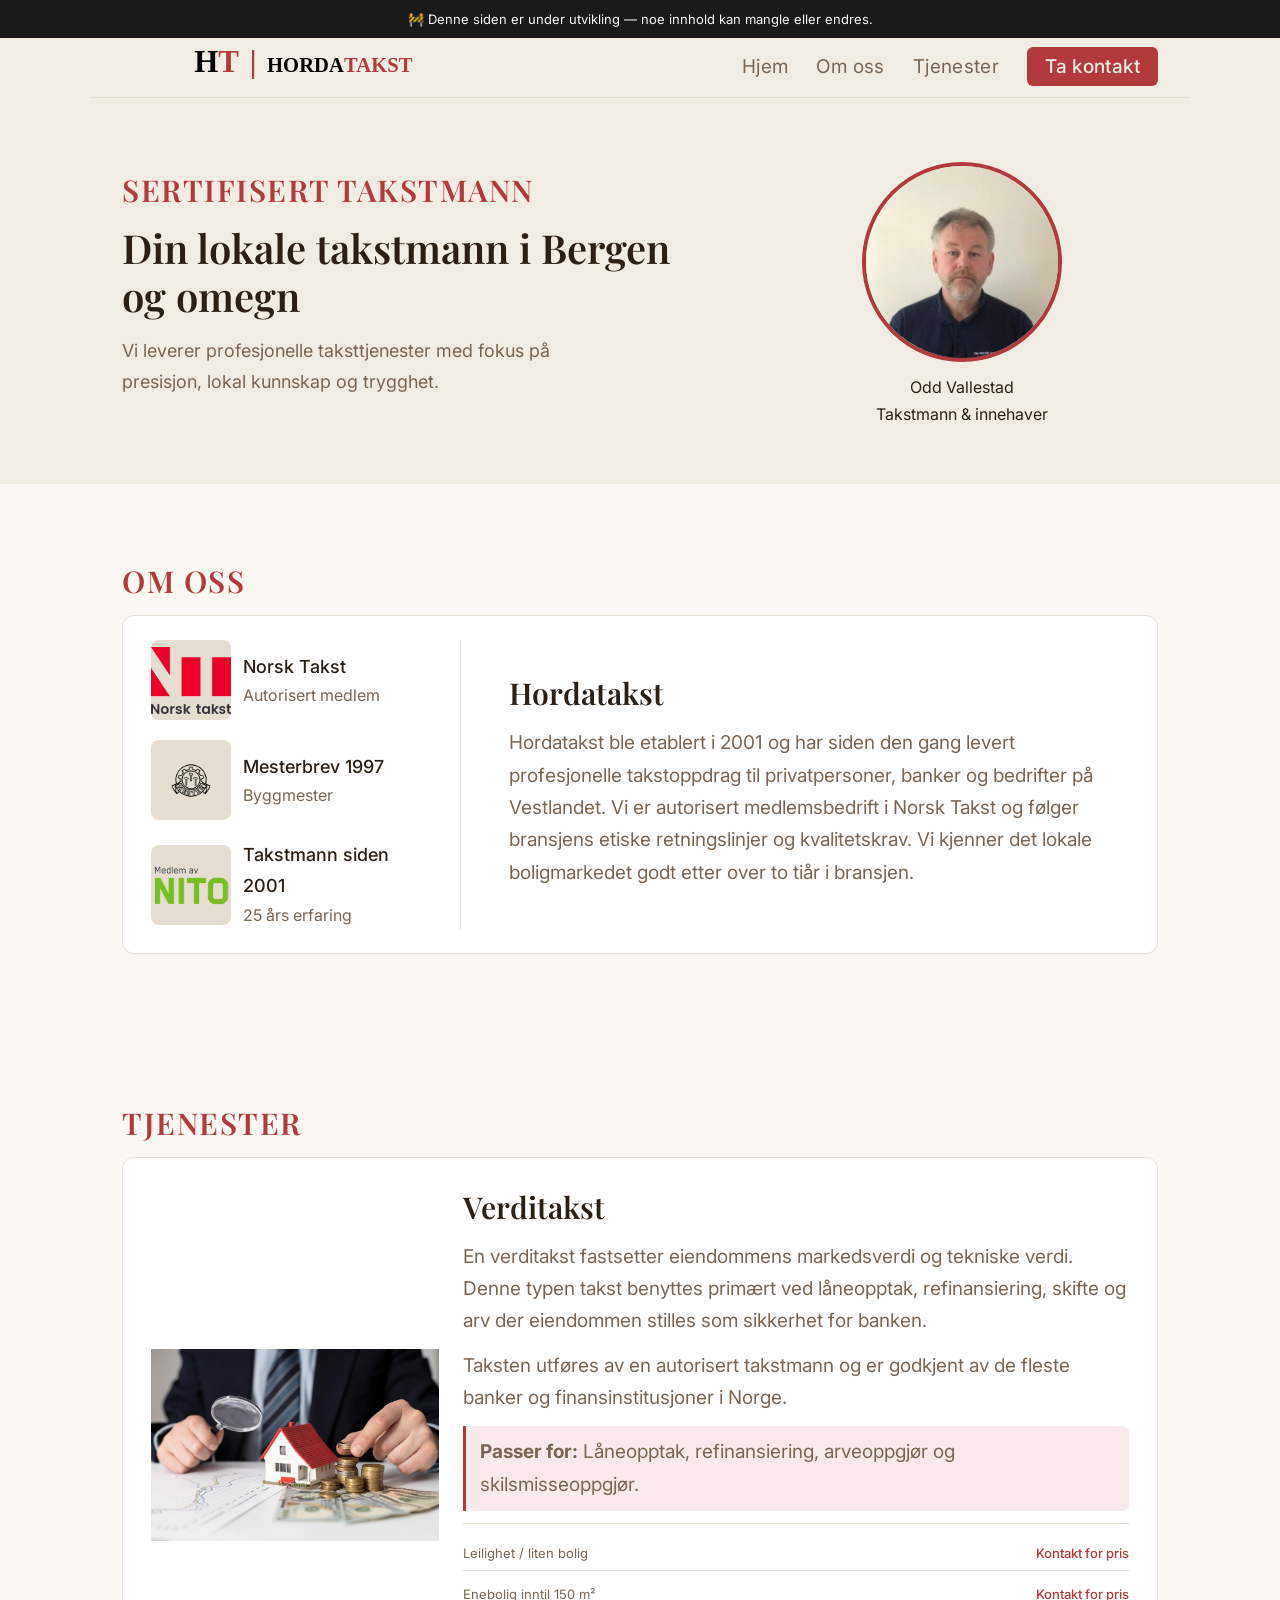
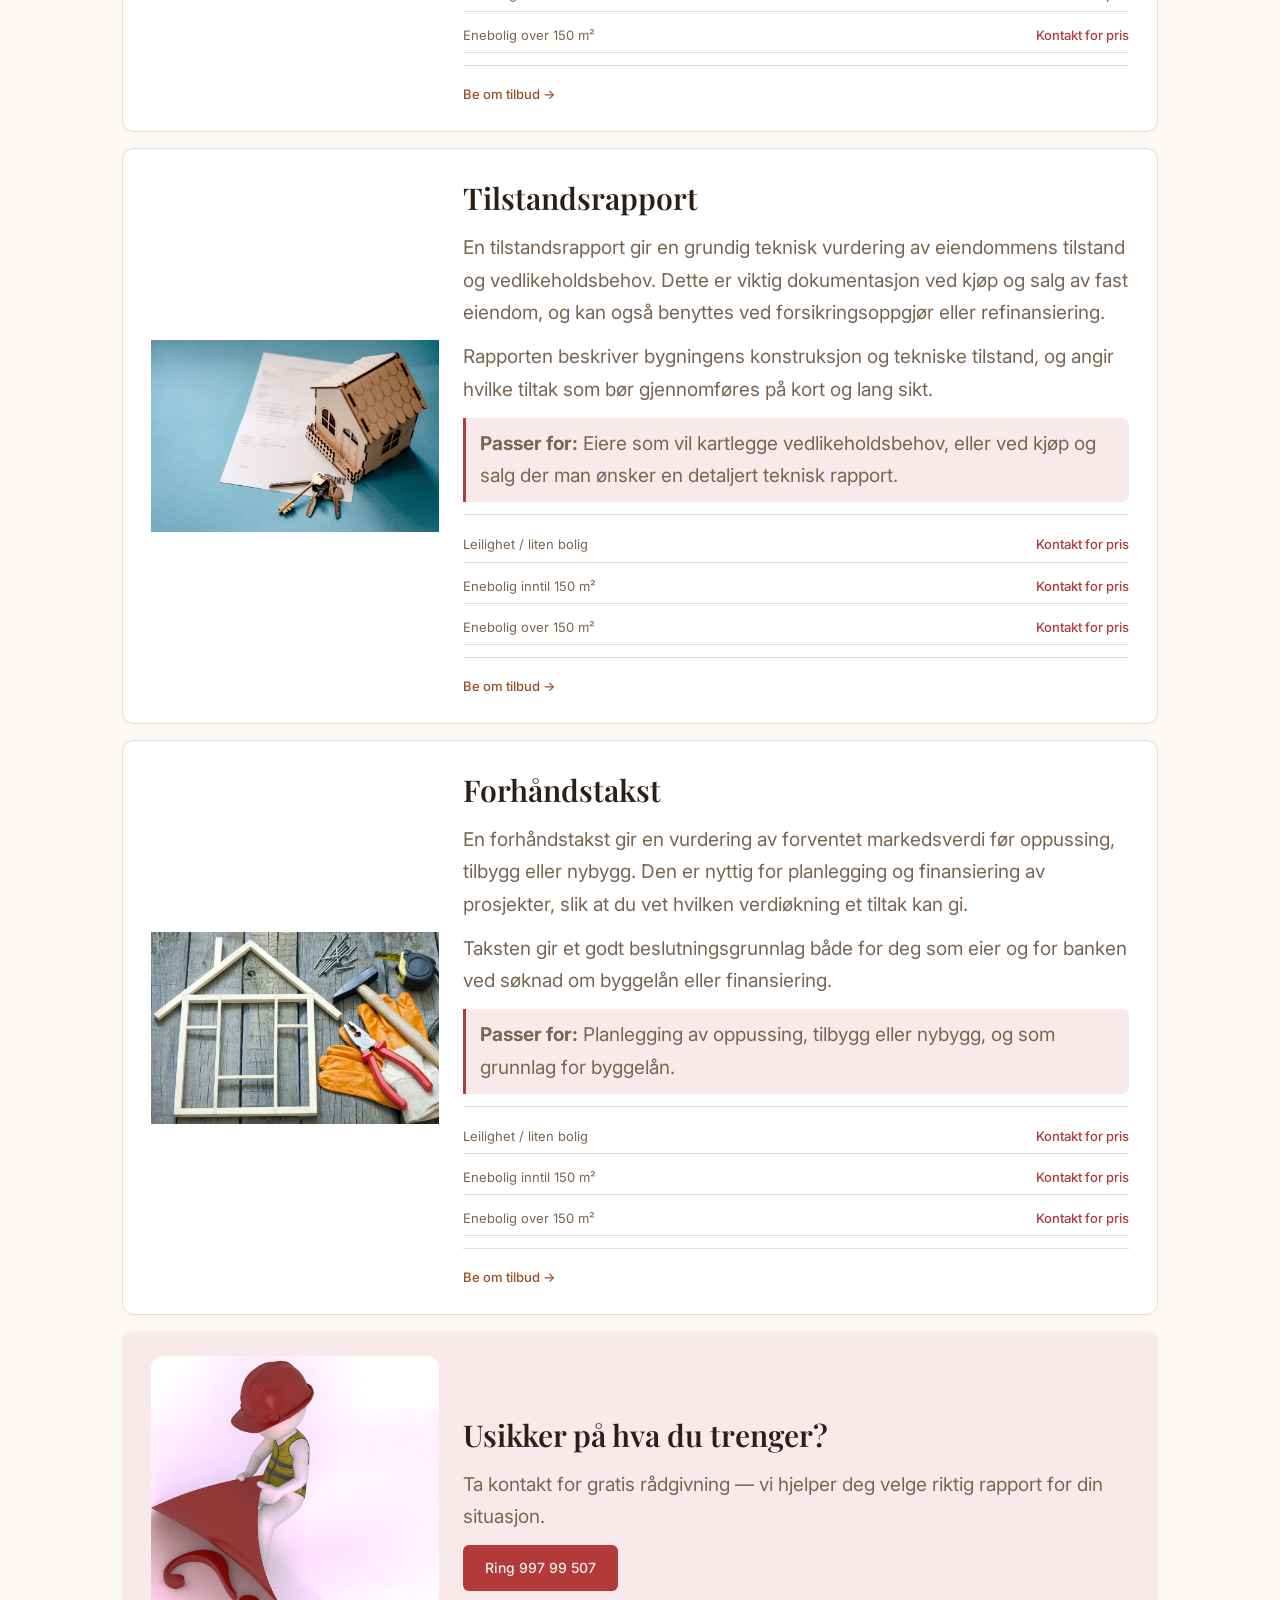
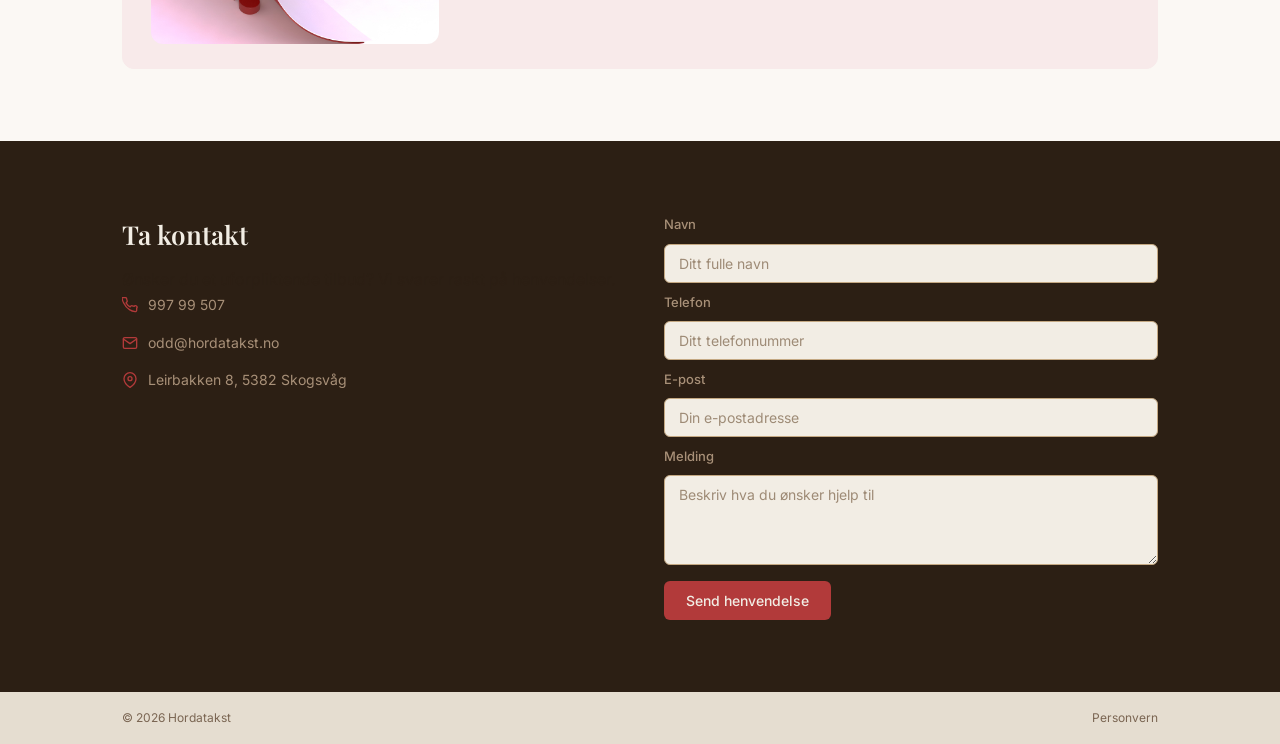
==== commit 7bd6f771: "kobler kontaktskjema til formspree og fikser skjemafarger" ====
--- a/index.html
+++ b/index.html
@@ -242,22 +242,22 @@
           </ul>
         </div>
 
-        <!-- Kontaktskjema -->
-        <div class="contact-form-wrap">
-          <label for="navn">Navn</label>
-          <input type="text" id="navn" name="navn" placeholder="Ditt fulle navn" autocomplete="name"/>
-
-          <label for="telefon">Telefon</label>
-          <input type="tel" id="telefon" name="telefon" placeholder="Ditt telefonnummer" autocomplete="tel"/>
-
-          <label for="epost">E-post</label>
-          <input type="email" id="epost" name="epost" placeholder="Din e-postadresse" autocomplete="email"/>
-
-          <label for="melding">Melding</label>
-          <textarea id="melding" name="melding" rows="4" placeholder="Beskriv hva du ønsker hjelp til"></textarea>
-
-          <button type="button" class="btn btn-primary">Send henvendelse</button>
-        </div>
+      <!-- Kontaktskjema -->
+              <form class="contact-form-wrap" action="https://formspree.io/f/xzdnvbld" method="POST">
+                <label for="navn">Navn</label>
+                <input type="text" id="navn" name="navn" placeholder="Ditt fulle navn" autocomplete="name" required/>
+
+                <label for="telefon">Telefon</label>
+                <input type="tel" id="telefon" name="telefon" placeholder="Ditt telefonnummer" autocomplete="tel"/>
+
+                <label for="epost">E-post</label>
+                <input type="email" id="epost" name="epost" placeholder="Din e-postadresse" autocomplete="email" required/>
+
+                <label for="melding">Melding</label>
+                <textarea id="melding" name="melding" rows="4" placeholder="Beskriv hva du ønsker hjelp til" required></textarea>
+
+                <button type="submit" class="btn btn-primary">Send henvendelse</button>
+              </form>
 
       </div>
     </section>
--- a/css/style.css
+++ b/css/style.css
@@ -975,21 +975,21 @@
   padding: 10px 14px;
   border-radius: var(--radius-sm);
   border: 0.5px solid var(--color-border-dark);
-  background-color: var(--color-primary-mid);
-  color: var(--color-text-on-dark);
+  background-color: #F2EDE4;
+  color: #2C1F14;
   outline: none;
   transition: border-color 0.15s ease;
   resize: vertical;
 }
 
+.contact-form-wrap input::placeholder,
+.contact-form-wrap textarea::placeholder {
+  color: #9E8B76;
+}
+
 .contact-form-wrap input:focus,
 .contact-form-wrap textarea:focus {
   border-color: var(--color-detail);
-}
-
-.contact-form-wrap input::placeholder,
-.contact-form-wrap textarea::placeholder {
-  color: var(--color-text-faint-dark);
 }
 
 .contact-form-wrap .btn {
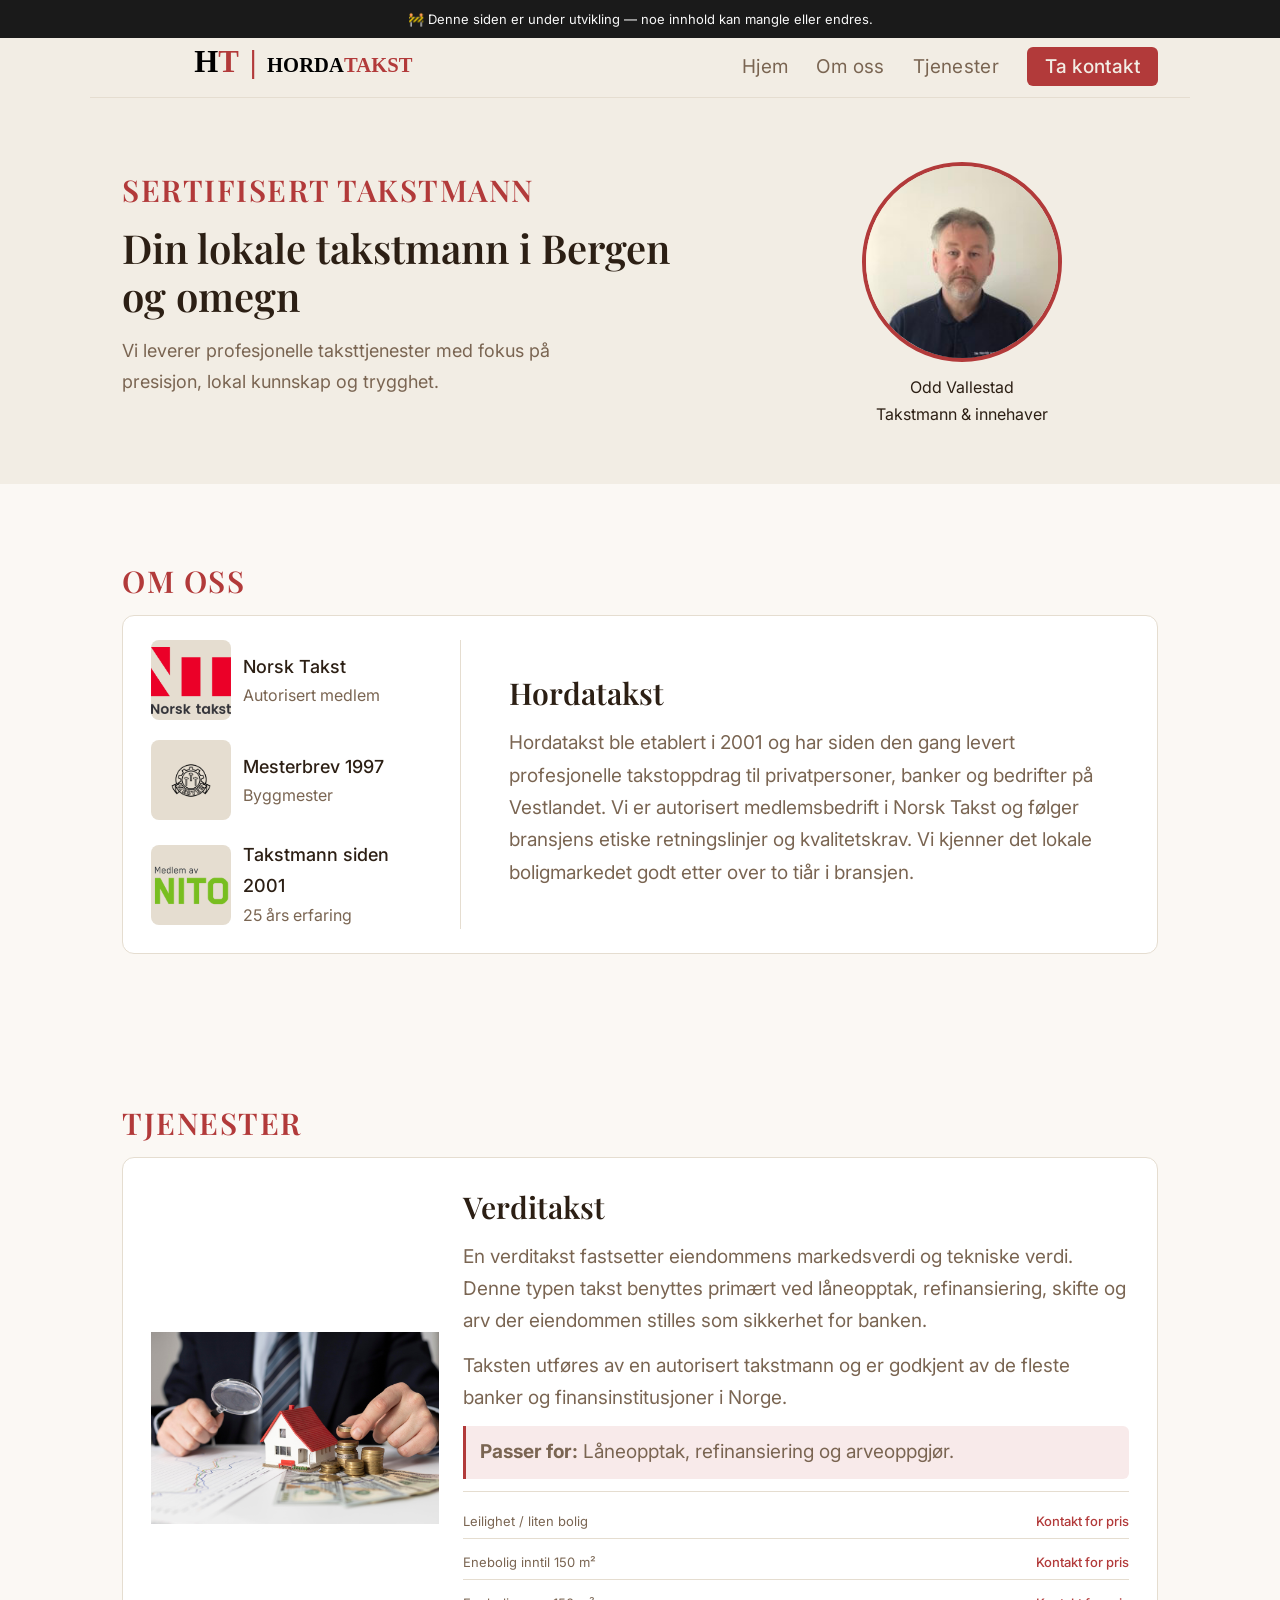
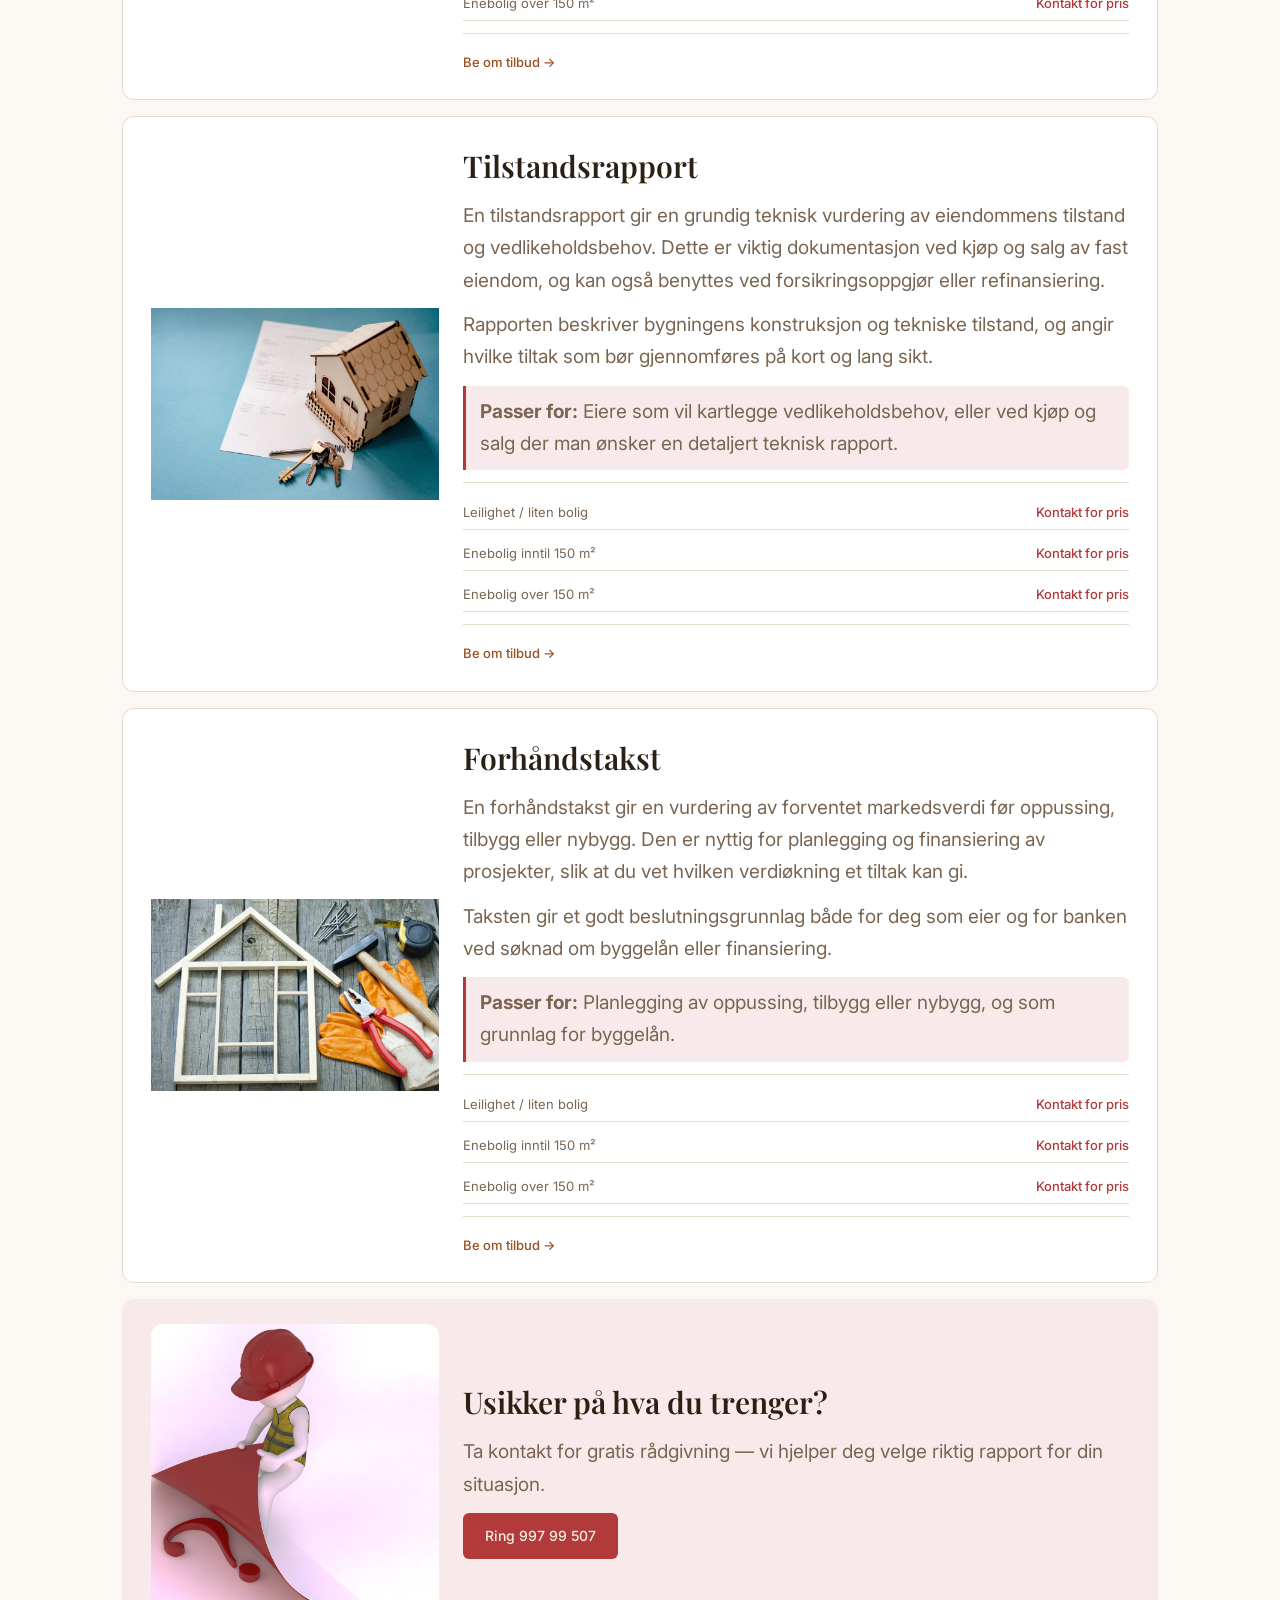
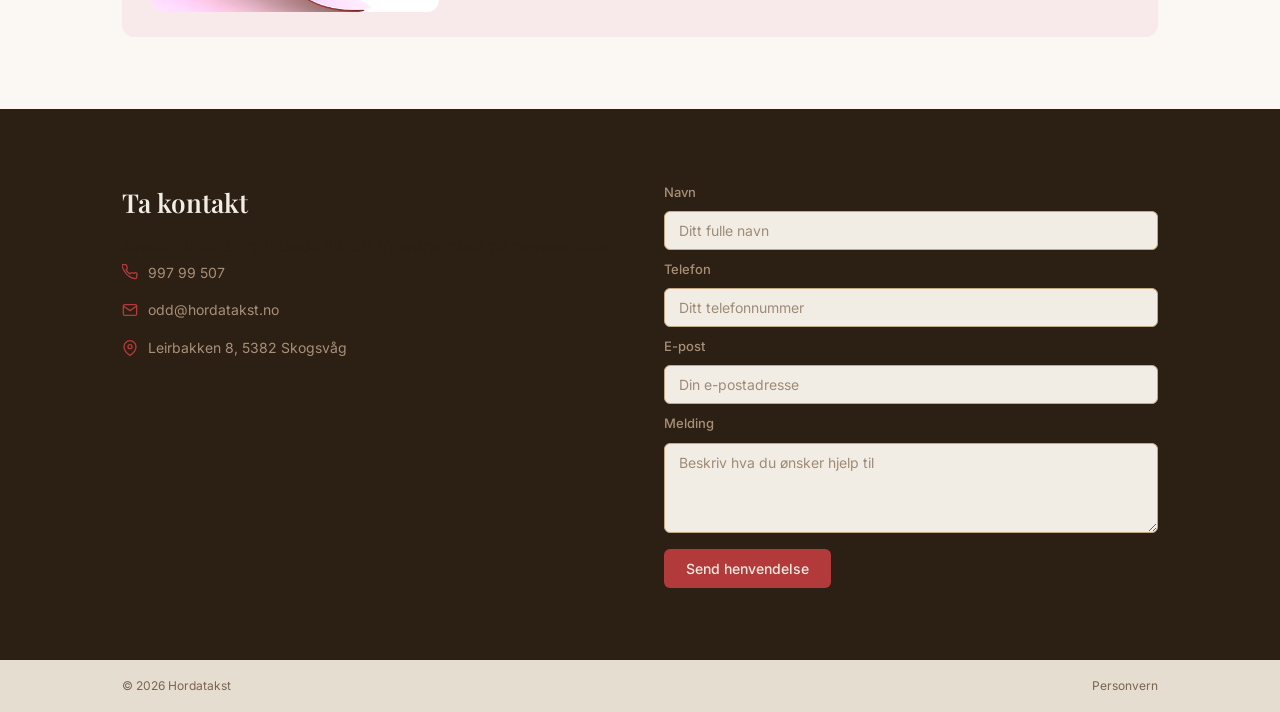
==== commit 1866c5c8: "fikser Verditakst" ====
--- a/index.html
+++ b/index.html
@@ -133,7 +133,7 @@
               <h3>Verditakst</h3>
               <p>En verditakst fastsetter eiendommens markedsverdi og tekniske verdi. Denne typen takst benyttes primært ved låneopptak, refinansiering, skifte og arv der eiendommen stilles som sikkerhet for banken.</p>
               <p>Taksten utføres av en autorisert takstmann og er godkjent av de fleste banker og finansinstitusjoner i Norge.</p>
-              <p class="service-passer"><strong>Passer for:</strong> Låneopptak, refinansiering, arveoppgjør og skilsmisseoppgjør.</p>
+              <p class="service-passer"><strong>Passer for:</strong> Låneopptak, refinansiering og arveoppgjør.</p>
               <div class="service-priser">
               <div class="pris-rad">
                 <span>Leilighet / liten bolig</span>
--- a/css/style.css
+++ b/css/style.css
@@ -976,7 +976,7 @@
   border-radius: var(--radius-sm);
   border: 0.5px solid var(--color-border-dark);
   background-color: #F2EDE4;
-  color: #2C1F14;
+  color: #2C1F14 !important;
   outline: none;
   transition: border-color 0.15s ease;
   resize: vertical;
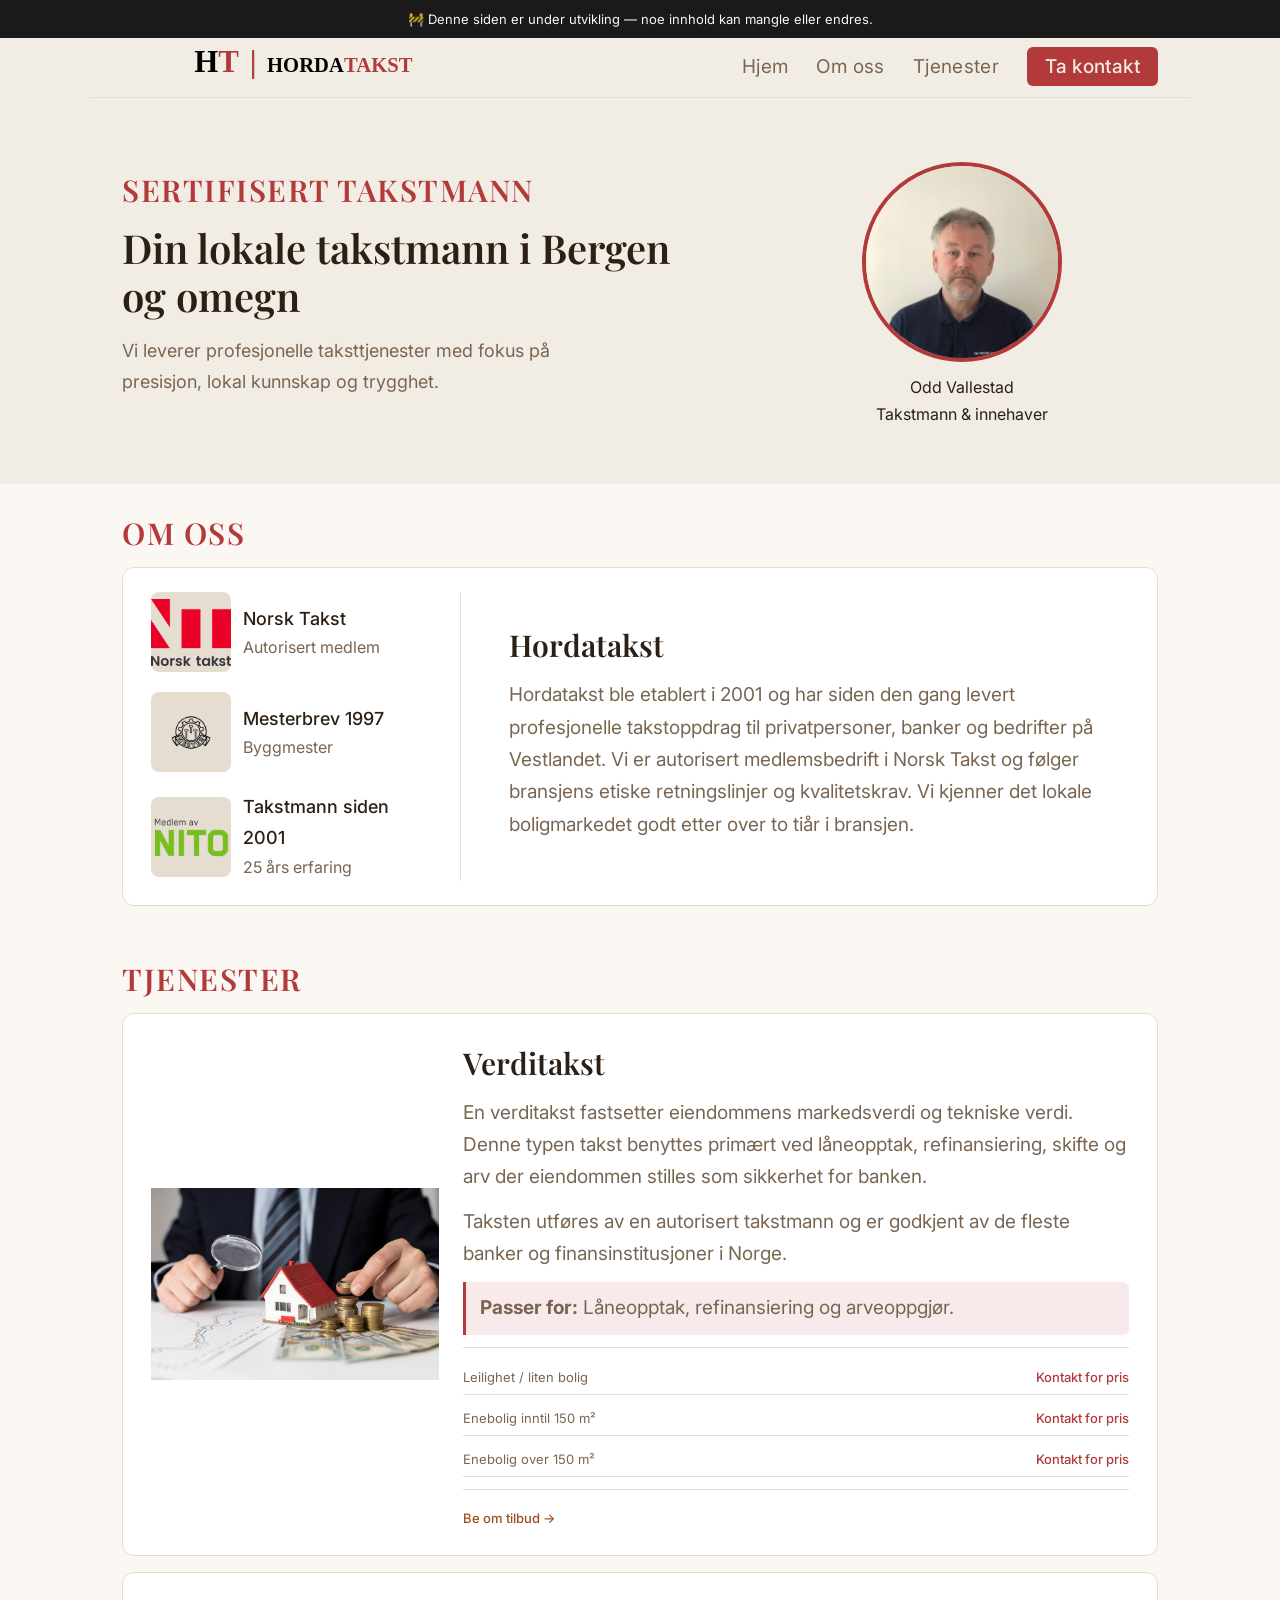
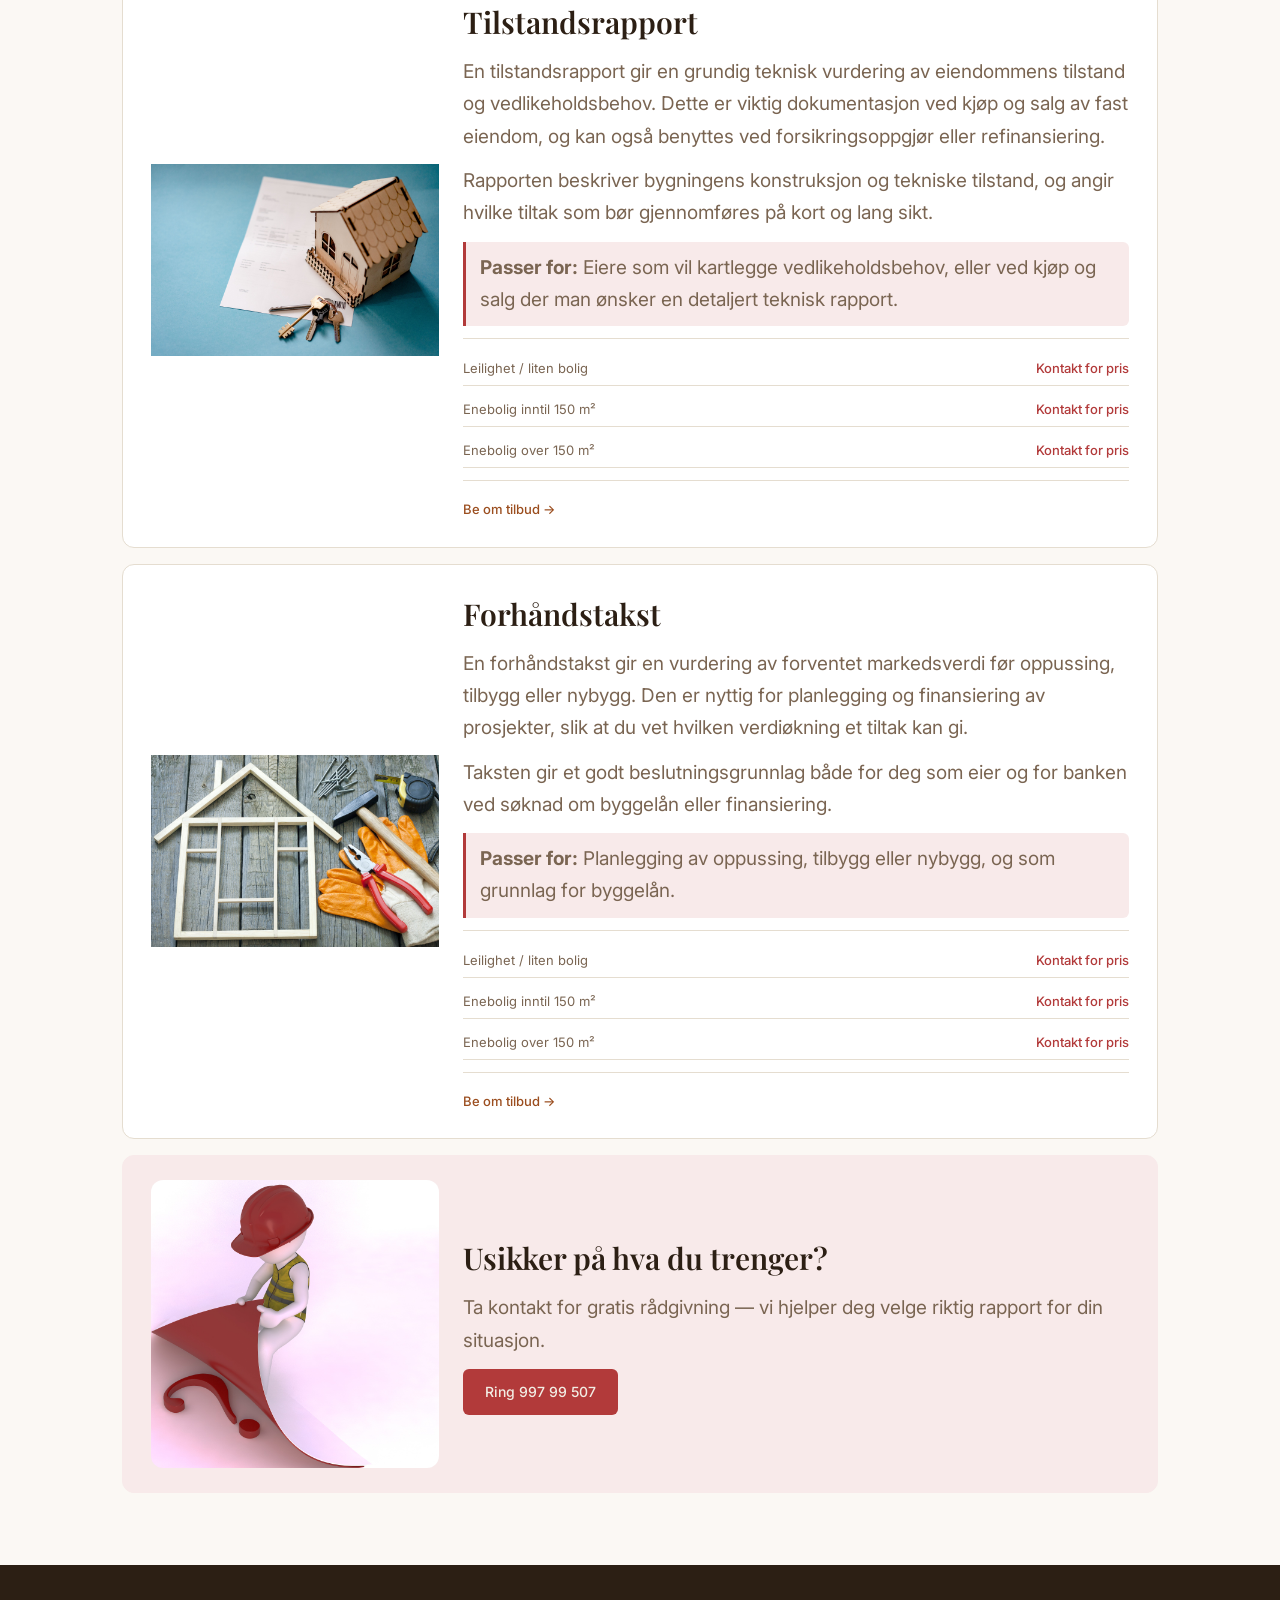
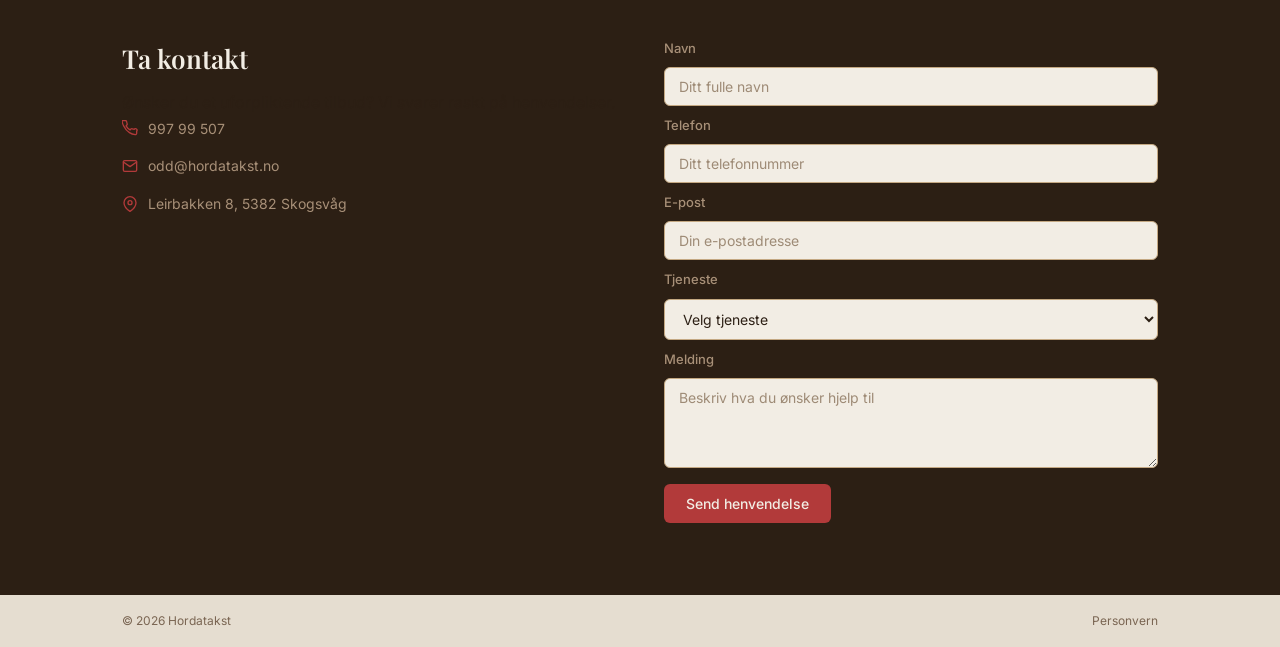
==== commit cc627424: "legger til tjeneste-dropdown i kontaktskjema" ====
--- a/index.html
+++ b/index.html
@@ -241,23 +241,31 @@
             </li>
           </ul>
         </div>
-
-      <!-- Kontaktskjema -->
-              <form class="contact-form-wrap" action="https://formspree.io/f/xzdnvbld" method="POST">
-                <label for="navn">Navn</label>
-                <input type="text" id="navn" name="navn" placeholder="Ditt fulle navn" autocomplete="name" required/>
-
-                <label for="telefon">Telefon</label>
-                <input type="tel" id="telefon" name="telefon" placeholder="Ditt telefonnummer" autocomplete="tel"/>
-
-                <label for="epost">E-post</label>
-                <input type="email" id="epost" name="epost" placeholder="Din e-postadresse" autocomplete="email" required/>
-
-                <label for="melding">Melding</label>
-                <textarea id="melding" name="melding" rows="4" placeholder="Beskriv hva du ønsker hjelp til" required></textarea>
-
-                <button type="submit" class="btn btn-primary">Send henvendelse</button>
-              </form>
+    <!-- Kontaktskjema -->
+          <form class="contact-form-wrap" action="https://formspree.io/f/xzdnvbld" method="POST">
+            <label for="navn">Navn</label>
+            <input type="text" id="navn" name="navn" placeholder="Ditt fulle navn" autocomplete="name" required/>
+
+            <label for="telefon">Telefon</label>
+            <input type="tel" id="telefon" name="telefon" placeholder="Ditt telefonnummer" autocomplete="tel"/>
+
+            <label for="epost">E-post</label>
+            <input type="email" id="epost" name="epost" placeholder="Din e-postadresse" autocomplete="email" required/>
+
+            <label for="tjeneste">Tjeneste</label>
+            <select id="tjeneste" name="tjeneste">
+              <option value="">Velg tjeneste</option>
+              <option value="verditakst">Verditakst</option>
+              <option value="tilstandsrapport">Tilstandsrapport</option>
+              <option value="forhandstakst">Forhåndstakst</option>
+              <option value="annet">Annet / usikker</option>
+            </select>
+
+            <label for="melding">Melding</label>
+            <textarea id="melding" name="melding" rows="4" placeholder="Beskriv hva du ønsker hjelp til" required></textarea>
+
+            <button type="submit" class="btn btn-primary">Send henvendelse</button>
+          </form>
 
       </div>
     </section>
--- a/css/style.css
+++ b/css/style.css
@@ -820,6 +820,11 @@
   background-color: var(--color-bg);
   border-top: none;
   border-bottom: none;
+  padding-block: 24px;
+}
+
+.services {
+  padding-top: 24px;
 }
 
 .about-snippet-inner {
@@ -995,6 +1000,19 @@
 .contact-form-wrap .btn {
   margin-top: 8px;
   align-self: flex-start;
+}
+
+.contact-form-wrap select {
+  font-family: var(--font-body);
+  font-size: 14px;
+  padding: 10px 14px;
+  border-radius: var(--radius-sm);
+  border: 0.5px solid var(--color-border-dark);
+  background-color: #F2EDE4;
+  color: #2C1F14;
+  outline: none;
+  transition: border-color 0.15s ease;
+  cursor: pointer;
 }
 
 /* Kontaktside (egen side) */
